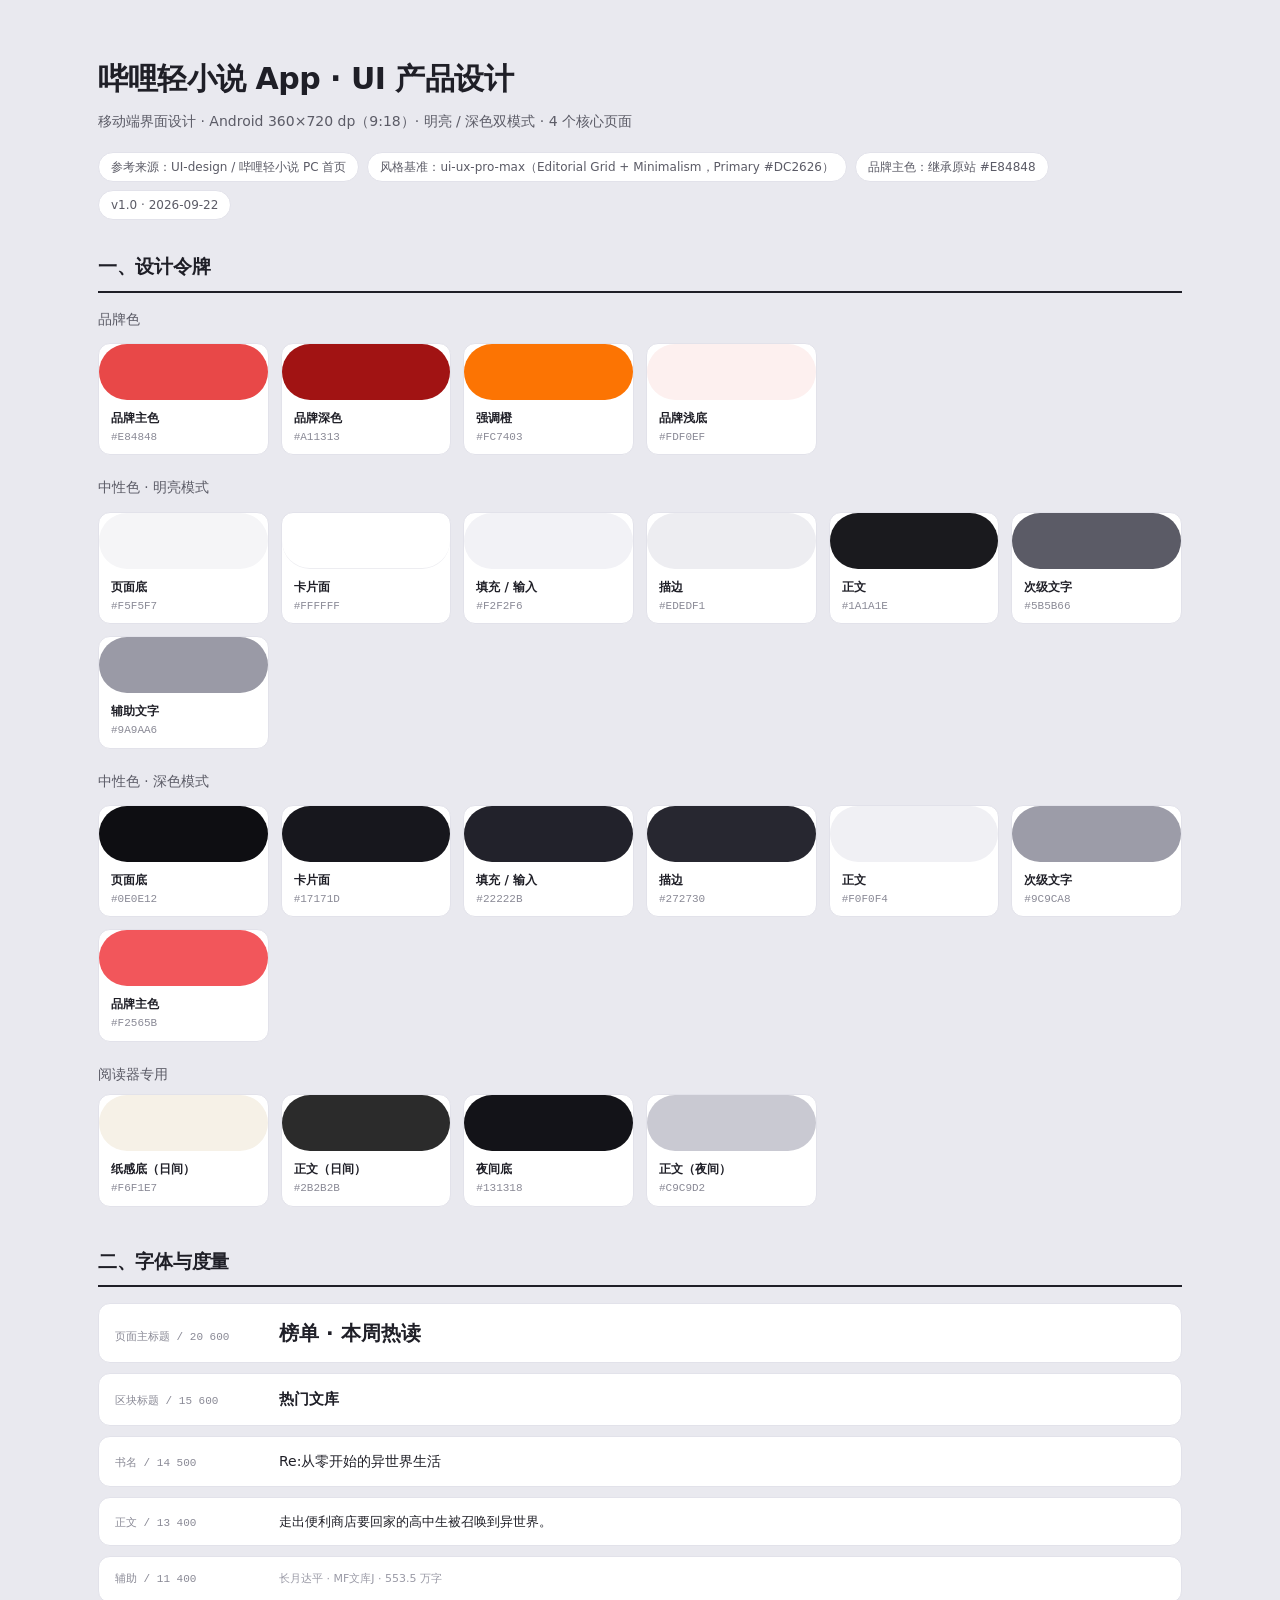
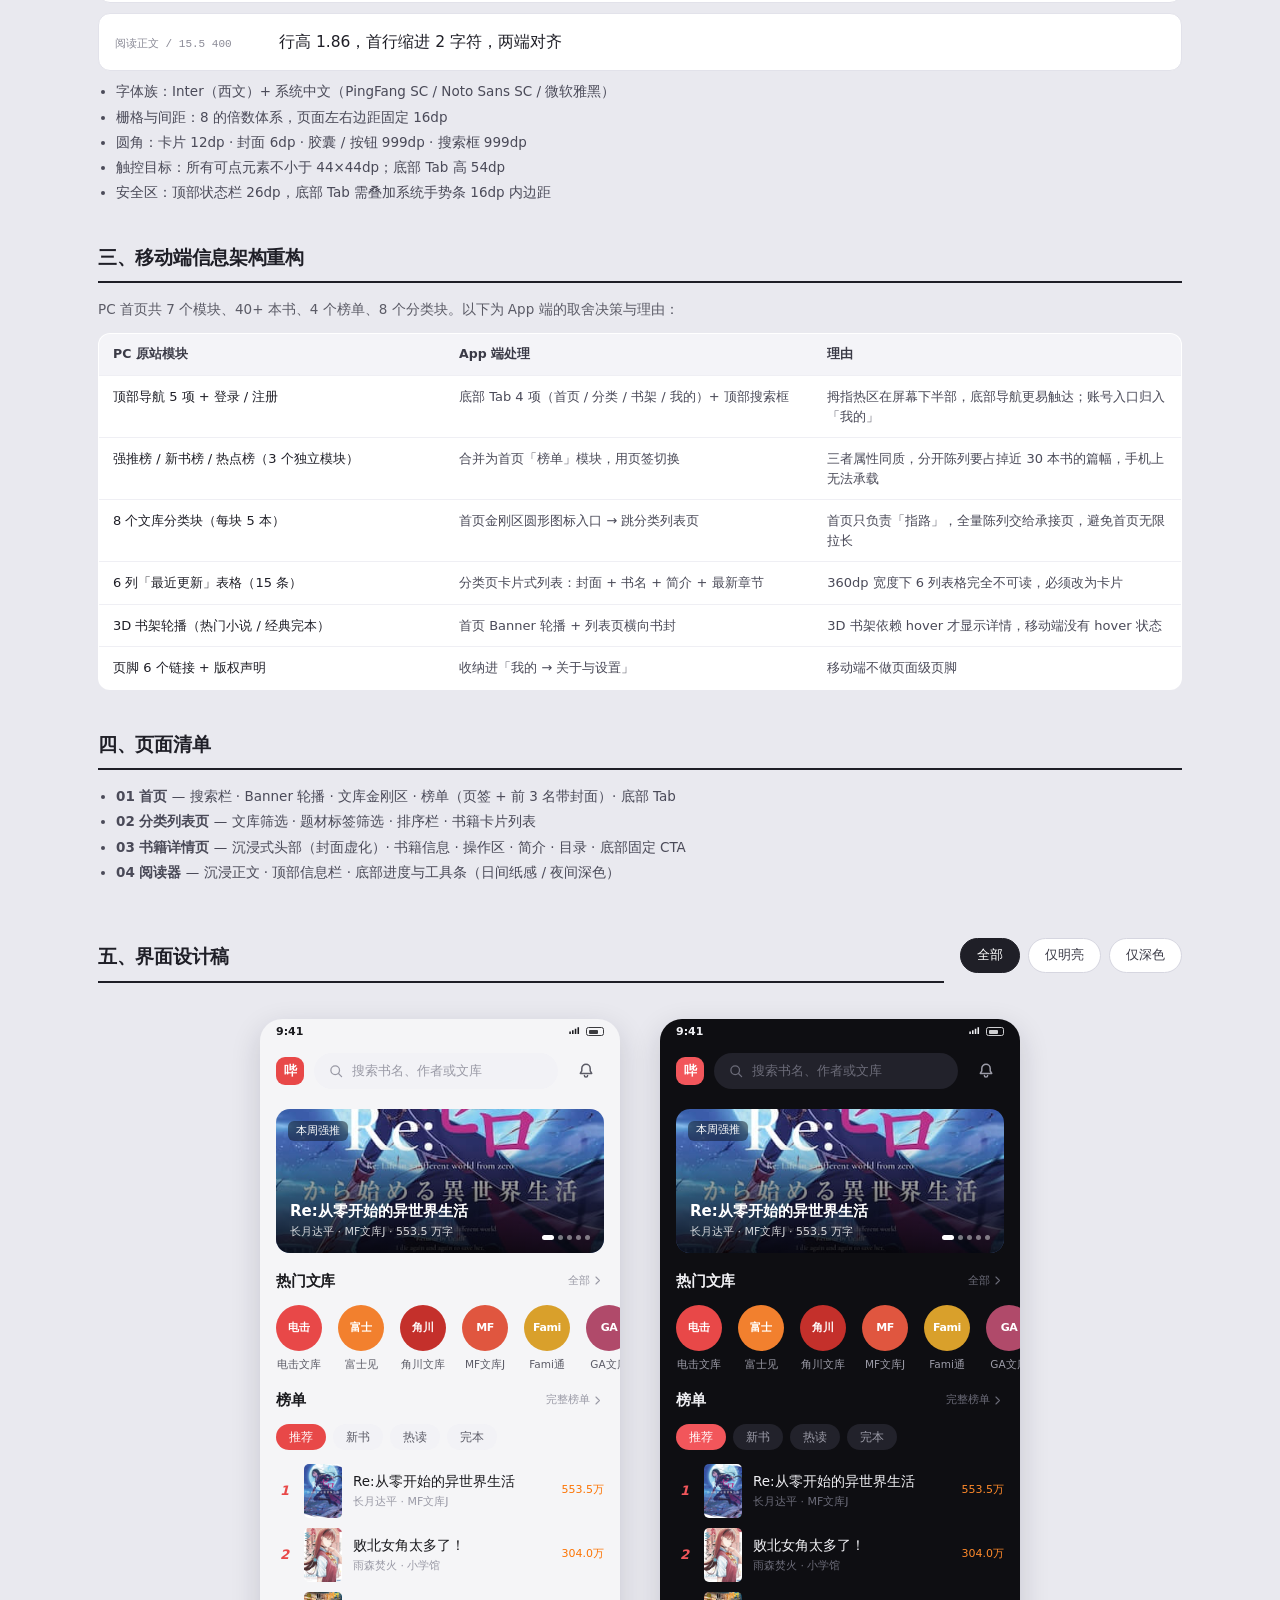
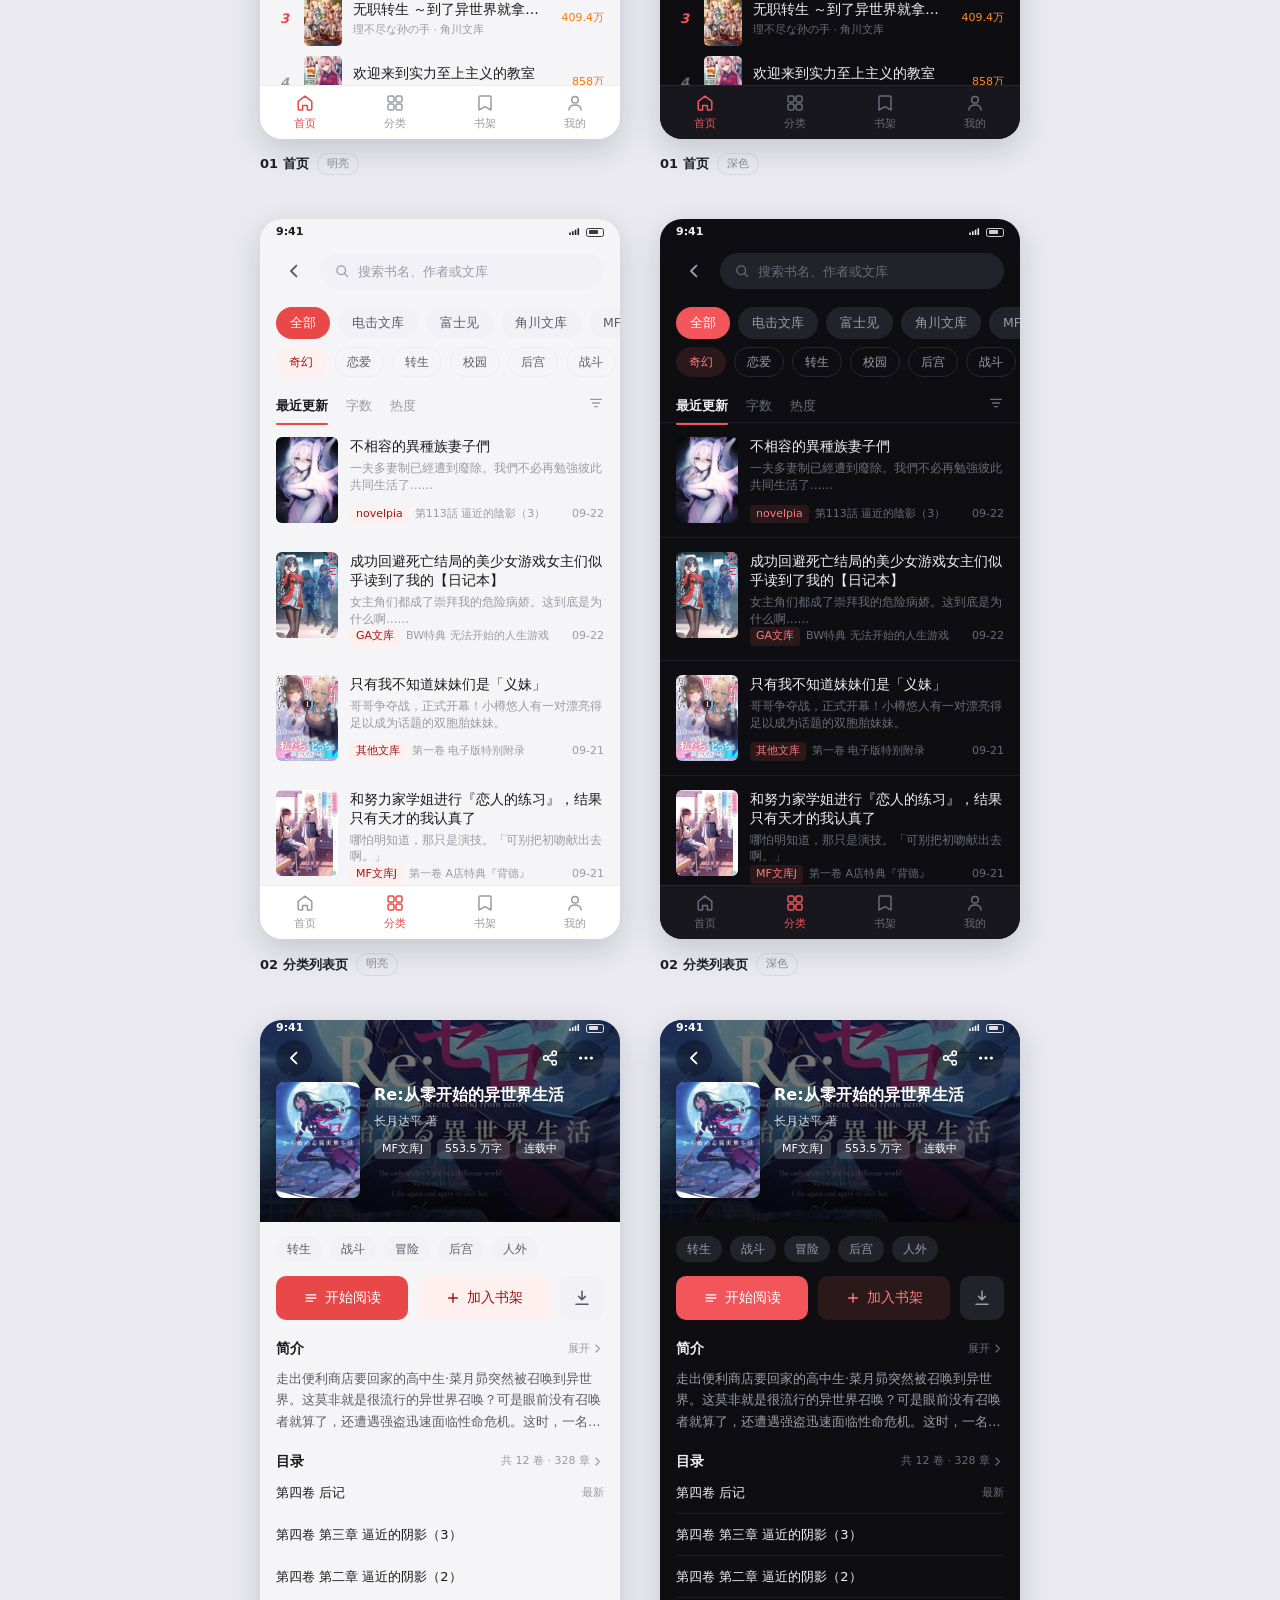
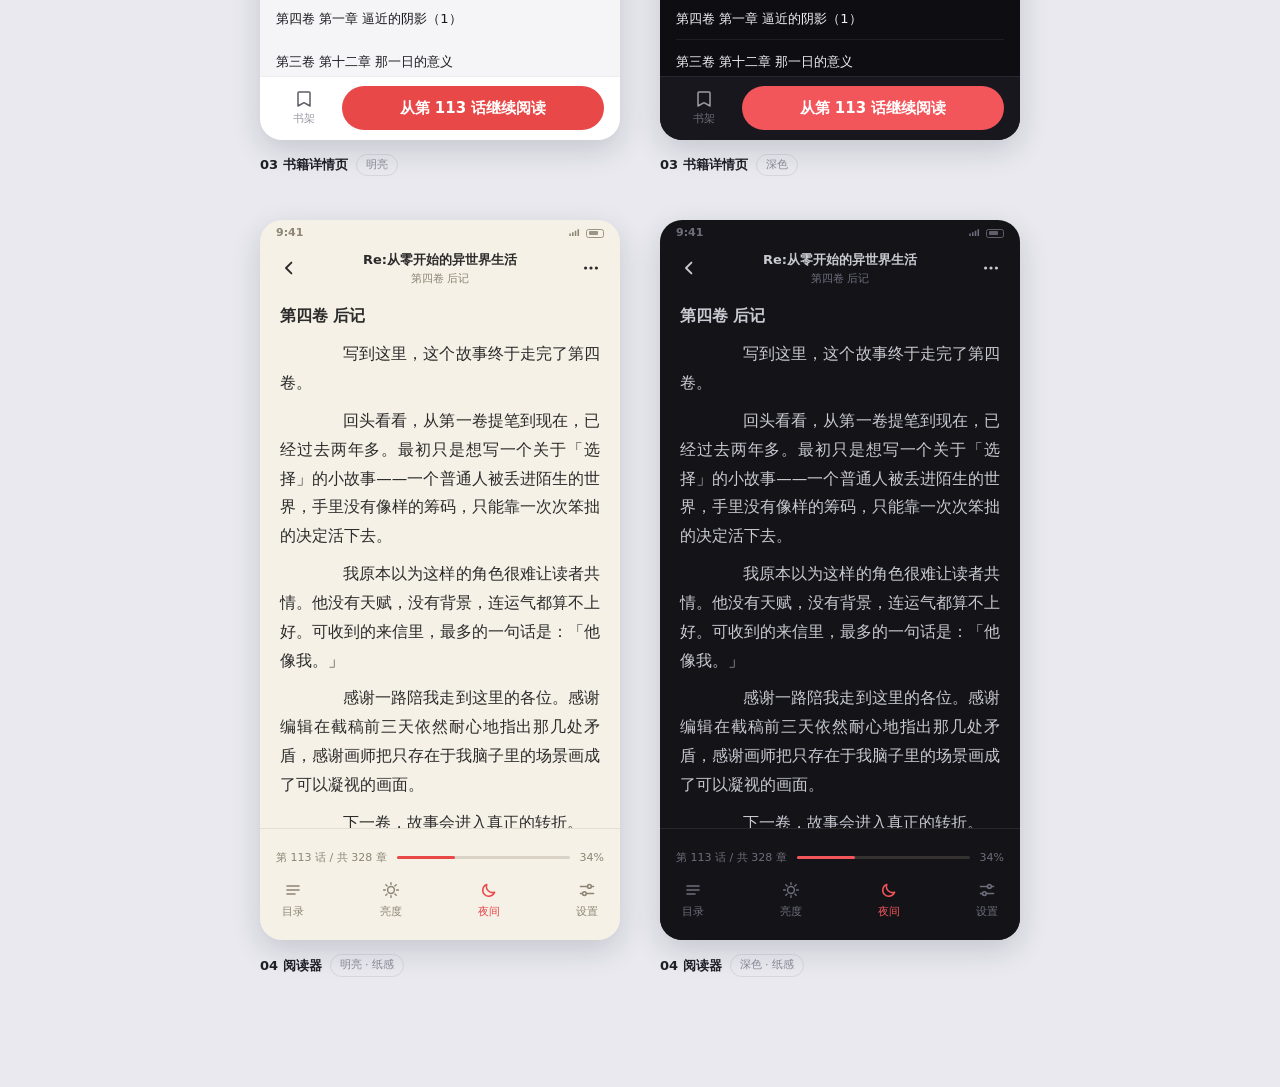
==== UI-design/app-ui-design/index.html @ 5a0b38db "chore(pubspec): 初始化 Flutter 项目与设计资料 - 纳入 Android/iOS 模板、应用入口与默认测试  - 保存 UI 设计稿、参考素材与首版范围文档  - 配置生成文件" ====
<!DOCTYPE html>
<html lang="zh-CN">
<head>
<meta charset="UTF-8">
<meta name="viewport" content="width=device-width,initial-scale=1">
<title>哔哩轻小说 App · UI 产品设计</title>
<style>
*{box-sizing:border-box;margin:0;padding:0}
html,body{background:#E9E9EF}
body{font-family:'Inter',system-ui,-apple-system,'Segoe UI','Microsoft YaHei','PingFang SC',sans-serif;color:#1F1F27;-webkit-font-smoothing:antialiased;line-height:1.5}
.sprite{position:absolute;width:0;height:0;overflow:hidden}

/* ============ design tokens ============ */
.t-light{
  --brand:#E84848;--brand-d:#A11313;--brand-lt:#FDF0EF;--brand-lt2:#FBDCDA;
  --accent:#FC7403;
  --bg:#F5F5F7;--surface:#FFFFFF;--surface2:#FAFAFC;--field:#F2F2F6;
  --txt1:#1A1A1E;--txt2:#5B5B66;--txt3:#9A9AA6;
  --line:#EDEDF1;--div:#F4F4F7;
  --reader:#F6F1E7;--reader-txt:#2B2B2B;--reader-dim:#8C8574;
}
.t-dark{
  --brand:#F2565B;--brand-d:#FF7A7E;--brand-lt:#2B181B;--brand-lt2:#3B1F23;
  --accent:#FF8A2B;
  --bg:#0E0E12;--surface:#17171D;--surface2:#1C1C24;--field:#22222B;
  --txt1:#F0F0F4;--txt2:#9C9CA8;--txt3:#6B6B78;
  --line:#272730;--div:#1E1E26;
  --reader:#131318;--reader-txt:#C9C9D2;--reader-dim:#6E6E7C;
}

/* ============ document / spec ============ */
.doc-head{padding:56px 48px 32px;max-width:1180px;margin:0 auto}
.doc-head h1{font-size:30px;font-weight:600;letter-spacing:-.5px}
.doc-head .sub{margin-top:10px;font-size:14px;color:#5B5B66}
.kv{margin-top:20px;display:flex;flex-wrap:wrap;gap:8px}
.kv span{font-size:12px;color:#5B5B66;background:#fff;border:1px solid #E2E2EA;border-radius:999px;padding:5px 12px}
.spec{max-width:1180px;margin:0 auto;padding:0 48px}
.spec h2{font-size:19px;font-weight:600;margin:40px 0 16px;padding-bottom:10px;border-bottom:2px solid #1F1F27;letter-spacing:-.3px}
.spec h2:first-child{margin-top:0}
.spec p{font-size:13.5px;color:#5B5B66;margin:8px 0}
.swatches{display:grid;grid-template-columns:repeat(auto-fill,minmax(150px,1fr));gap:12px}
.sw{border:1px solid #E2E2EA;border-radius:12px;overflow:hidden;background:#fff}
.sw .chip{height:56px}
.sw .lb{padding:9px 12px;font-size:12px}
.sw .lb b{display:block;font-weight:600;color:#1F1F27}
.sw .lb i{font-style:normal;color:#8A8A96;font-family:ui-monospace,Menlo,Consolas,monospace;font-size:11px}
table.tb{width:100%;border-collapse:collapse;background:#fff;border-radius:12px;overflow:hidden;border:1px solid #E2E2EA;font-size:13px}
table.tb th{background:#F4F4F8;text-align:left;padding:11px 14px;font-weight:600;font-size:12.5px;color:#3A3A46;white-space:nowrap}
table.tb td{padding:11px 14px;border-top:1px solid #EFEFF4;color:#4A4A58;vertical-align:top}
table.tb td:first-child{color:#1F1F27;font-weight:500}
.spec ul{margin:8px 0 0 18px}
.spec li{font-size:13.5px;color:#4A4A58;margin:5px 0}
.type-row{display:flex;align-items:baseline;gap:14px;background:#fff;border:1px solid #E2E2EA;border-radius:12px;padding:14px 16px;margin-bottom:10px}
.type-row .tg{font-family:ui-monospace,Menlo,Consolas,monospace;font-size:11px;color:#8A8A96;width:150px;flex:0 0 auto}

/* ============ gallery ============ */
.gal-bar{max-width:1180px;margin:56px auto 0;padding:0 48px;display:flex;align-items:flex-end;justify-content:space-between;gap:16px;flex-wrap:wrap}
.gal-bar h2{font-size:19px;font-weight:600;padding-bottom:10px;border-bottom:2px solid #1F1F27;letter-spacing:-.3px;flex:1}
.btnrow{display:flex;gap:8px;padding-bottom:10px}
.btnrow button{font:inherit;font-size:12.5px;padding:7px 16px;border-radius:999px;border:1px solid #D6D6E0;background:#fff;color:#3A3A46;cursor:pointer}
.btnrow button.on{background:#1F1F27;border-color:#1F1F27;color:#fff}
.gallery{display:flex;flex-wrap:wrap;gap:44px 40px;padding:36px 48px 110px;justify-content:center;max-width:1180px;margin:0 auto}
figure.shot{width:360px}
figure.shot figcaption{margin-top:14px;font-size:13px;color:#4A4A58;display:flex;align-items:center;gap:8px}
figure.shot figcaption b{font-weight:600;color:#1F1F27}
figure.shot figcaption em{font-style:normal;font-size:11px;color:#8A8A96;border:1px solid #D6D6E0;border-radius:999px;padding:2px 9px}
body.hide-dark figure.shot.is-dark{display:none}

/* ============ phone canvas ============ */
.screen{position:relative;width:360px;height:720px;overflow:hidden;border-radius:22px;
  background:var(--bg);color:var(--txt1);font-size:13px;line-height:1.5;
  display:flex;flex-direction:column;box-shadow:0 10px 30px rgba(20,20,45,.16)}
.screen.is-reader{background:var(--reader);color:var(--reader-txt)}
.scroll{flex:1;overflow:hidden;position:relative}

/* status bar */
.sbar{flex:0 0 26px;display:flex;align-items:center;justify-content:space-between;padding:0 16px;font-size:11px;font-weight:600}
.sbar .rt{display:flex;align-items:center;gap:5px}
.sbar .rt svg{width:13px;height:11px}
.sbar .bat{width:18px;height:9px;border:1px solid currentColor;border-radius:2.5px;position:relative;opacity:.85}
.sbar .bat::after{content:"";position:absolute;left:1.5px;top:1.5px;bottom:1.5px;width:9px;background:currentColor;border-radius:1px}
.sbar.on-img{color:#fff}

/* generic icon */
.ic{width:20px;height:20px;flex:0 0 auto}
.ic-sm{width:16px;height:16px}

/* app bar */
.appbar{flex:0 0 52px;display:flex;align-items:center;gap:10px;padding:0 16px}
.logo{width:28px;height:28px;border-radius:9px;background:var(--brand);color:#fff;display:flex;align-items:center;justify-content:center;font-size:13px;font-weight:700;flex:0 0 auto}
.search{flex:1;height:36px;border-radius:999px;background:var(--field);display:flex;align-items:center;gap:8px;padding:0 14px;color:var(--txt3);font-size:13px;min-width:0}
.search span{white-space:nowrap;overflow:hidden;text-overflow:ellipsis}
.iconbtn{width:36px;height:36px;border-radius:999px;background:var(--field);display:flex;align-items:center;justify-content:center;color:var(--txt2);flex:0 0 auto}
.iconbtn.ghost{background:transparent}

/* section head */
.sh{display:flex;align-items:center;justify-content:space-between;padding:0 16px;margin-top:16px;height:24px}
.sh h3{font-size:15px;font-weight:600;letter-spacing:-.2px}
.sh .more{font-size:11px;color:var(--txt3);display:flex;align-items:center;gap:1px}
.sh .more .ic{width:13px;height:13px}

/* banner */
.banner{margin:12px 16px 0;height:144px;border-radius:14px;overflow:hidden;position:relative;background:var(--surface2)}
.banner img{width:100%;height:100%;object-fit:cover;display:block}
.banner .veil{position:absolute;inset:0;background:linear-gradient(to top,rgba(0,0,0,.82) 0%,rgba(0,0,0,.42) 44%,rgba(0,0,0,0) 76%)}
.banner .bd{position:absolute;left:14px;right:64px;bottom:12px;color:#fff}
.banner .bd h4{font-size:15px;font-weight:600;line-height:1.32;display:-webkit-box;-webkit-line-clamp:2;-webkit-box-orient:vertical;overflow:hidden}
.banner .bd p{font-size:11px;opacity:.82;margin-top:3px;white-space:nowrap;overflow:hidden;text-overflow:ellipsis}
.badge{position:absolute;left:12px;top:12px;height:20px;padding:0 8px;border-radius:6px;background:rgba(0,0,0,.42);backdrop-filter:blur(4px);color:#fff;font-size:11px;display:flex;align-items:center}
.dots{position:absolute;right:14px;bottom:13px;display:flex;gap:4px}
.dots i{width:5px;height:5px;border-radius:999px;background:rgba(255,255,255,.45)}
.dots i.on{width:12px;background:#fff}

/* category rings */
.cats{display:flex;gap:16px;padding:0 16px;margin-top:12px;overflow:hidden}
.cat{flex:0 0 auto;width:46px;text-align:center}
.cat .ring{width:46px;height:46px;border-radius:999px;display:flex;align-items:center;justify-content:center;font-size:11px;font-weight:600;color:#fff;letter-spacing:-.4px}
.cat em{display:block;font-style:normal;font-size:10.5px;color:var(--txt2);margin-top:6px;white-space:nowrap}

/* tabs */
.tabs{display:flex;gap:7px;padding:0 16px;margin-top:11px}
.tab{height:26px;padding:0 13px;border-radius:999px;font-size:12px;display:flex;align-items:center;background:var(--field);color:var(--txt2)}
.tab.on{background:var(--brand);color:#fff;font-weight:500}

/* rank list */
.ranks{padding:0 16px;margin-top:9px}
.rank{display:flex;align-items:center;gap:11px;height:64px}
.rank .no{width:17px;text-align:center;font-size:13px;font-weight:700;font-style:italic;color:var(--txt3);flex:0 0 auto}
.rank .no.hi{color:var(--brand)}
.rank img{width:38px;height:54px;border-radius:5px;object-fit:cover;flex:0 0 auto;background:var(--surface2)}
.rank .m{flex:1;min-width:0}
.rank .m h4{font-size:13.5px;font-weight:500;white-space:nowrap;overflow:hidden;text-overflow:ellipsis}
.rank .m p{font-size:11px;color:var(--txt3);margin-top:3px;white-space:nowrap;overflow:hidden;text-overflow:ellipsis}
.rank .hot{font-size:11px;color:var(--accent);flex:0 0 auto;font-weight:500}

/* chip rows */
.chips{display:flex;gap:8px;padding:0 16px;margin-top:10px;overflow:hidden}
.chip{flex:0 0 auto;height:32px;padding:0 14px;border-radius:999px;background:var(--field);color:var(--txt2);font-size:12.5px;display:flex;align-items:center}
.chip.on{background:var(--brand);color:#fff;font-weight:500}
.chip.tag{height:30px;padding:0 12px;font-size:12px;background:transparent;border:1px solid var(--line);color:var(--txt2)}

/* sort bar */
.sortbar{display:flex;align-items:center;gap:18px;padding:0 16px;margin-top:12px;height:34px;border-bottom:1px solid var(--div)}
.sortbar b{font-size:13px;font-weight:600;color:var(--txt1);position:relative}
.sortbar b::after{content:"";position:absolute;left:0;right:0;bottom:-9px;height:2px;border-radius:2px;background:var(--brand)}
.sortbar span{font-size:13px;color:var(--txt3)}
.sortbar .sp{margin-left:auto;color:var(--txt3)}

/* book list card */
.bcard{display:flex;gap:12px;padding:14px 16px;border-bottom:1px solid var(--div)}
.bcard img{width:62px;height:86px;border-radius:6px;object-fit:cover;flex:0 0 auto;background:var(--surface2)}
.bcard .m{flex:1;min-width:0;display:flex;flex-direction:column}
.bcard h4{font-size:14px;font-weight:500;line-height:1.35;display:-webkit-box;-webkit-line-clamp:2;-webkit-box-orient:vertical;overflow:hidden}
.bcard .desc{font-size:11.5px;color:var(--txt3);line-height:1.45;margin-top:4px;display:-webkit-box;-webkit-line-clamp:2;-webkit-box-orient:vertical;overflow:hidden}
.bcard .meta{display:flex;align-items:center;gap:6px;margin-top:auto;font-size:11px;color:var(--txt3)}
.bcard .meta i{font-style:normal;padding:1px 6px;border-radius:4px;background:var(--brand-lt);color:var(--brand-d)}
.bcard .meta .ch{flex:1;min-width:0;white-space:nowrap;overflow:hidden;text-overflow:ellipsis}

/* tab bar */
.tabbar{flex:0 0 54px;display:flex;background:var(--surface);border-top:1px solid var(--line)}
.tabbar a{flex:1;display:flex;flex-direction:column;align-items:center;justify-content:center;gap:3px;font-size:10.5px;color:var(--txt3);text-decoration:none}
.tabbar a.on{color:var(--brand)}

/* ---- detail page ---- */
.hero{position:relative;height:202px;flex:0 0 auto;overflow:hidden}
.hero .bg{position:absolute;inset:0;width:100%;height:100%;object-fit:cover}
.hero .veil{position:absolute;inset:0;background:linear-gradient(to bottom,rgba(0,0,0,.5) 0%,rgba(0,0,0,.58) 52%,rgba(0,0,0,.86) 100%)}
.hero .in{position:relative;z-index:2;color:#fff}
.nav{display:flex;align-items:center;height:44px;padding:0 16px}
.nav .t{flex:1;font-size:13.5px;font-weight:500;white-space:nowrap;overflow:hidden;text-overflow:ellipsis}
.nav .iconbtn{background:rgba(0,0,0,.3);color:#fff}
.hinfo{display:flex;gap:14px;padding:2px 16px 0}
.hinfo .cover{width:84px;height:116px;border-radius:8px;object-fit:cover;flex:0 0 auto;box-shadow:0 6px 18px rgba(0,0,0,.4)}
.hinfo .tx{flex:1;min-width:0;padding-top:2px}
.hinfo h2{font-size:16px;font-weight:600;line-height:1.32;display:-webkit-box;-webkit-line-clamp:2;-webkit-box-orient:vertical;overflow:hidden}
.hinfo .au{font-size:12px;opacity:.82;margin-top:7px}
.hinfo .pl{display:flex;gap:6px;margin-top:9px;flex-wrap:wrap}
.hinfo .pl span{height:20px;padding:0 8px;border-radius:5px;background:rgba(255,255,255,.16);font-size:11px;display:flex;align-items:center}
.dbody{flex:1;overflow:hidden;padding:0 16px}
.dtags{display:flex;gap:8px;margin-top:14px;height:26px;overflow:hidden}
.dtags span{flex:0 0 auto;height:26px;padding:0 11px;border-radius:999px;background:var(--field);color:var(--txt2);font-size:12px;display:flex;align-items:center}
.acts{display:flex;gap:10px;margin-top:14px;height:44px}
.acts .b1{flex:1;border-radius:10px;background:var(--brand);color:#fff;font-size:14px;font-weight:500;display:flex;align-items:center;justify-content:center;gap:6px}
.acts .b2{flex:1;border-radius:10px;background:var(--brand-lt);color:var(--brand-d);font-size:14px;font-weight:500;display:flex;align-items:center;justify-content:center;gap:6px}
.acts .b3{width:44px;border-radius:10px;background:var(--field);color:var(--txt2);display:flex;align-items:center;justify-content:center}
.blk{margin-top:18px}
.blk .bh{display:flex;align-items:center;justify-content:space-between;height:22px}
.blk .bh h3{font-size:14px;font-weight:600}
.blk .bh .more{font-size:11px;color:var(--txt3);display:flex;align-items:center;gap:1px}
.blk .bh .more .ic{width:13px;height:13px}
.blk .txt{font-size:12.5px;color:var(--txt2);line-height:1.72;margin-top:8px;display:-webkit-box;-webkit-line-clamp:3;-webkit-box-orient:vertical;overflow:hidden}
.chap{display:flex;align-items:center;gap:10px;height:42px;font-size:13px;color:var(--txt1);border-bottom:1px solid var(--div)}
.chap em{font-style:normal;font-size:11px;color:var(--txt3);flex:0 0 auto}
.chap span{flex:1;min-width:0;white-space:nowrap;overflow:hidden;text-overflow:ellipsis}
.cta{flex:0 0 64px;display:flex;align-items:center;gap:10px;padding:0 16px;background:var(--surface);border-top:1px solid var(--line)}
.cta .sb{width:56px;text-align:center;font-size:10.5px;color:var(--txt3)}
.cta .sb .ic{display:block;margin:0 auto 2px;color:var(--txt2)}
.cta .go{flex:1;height:44px;border-radius:999px;background:var(--brand);color:#fff;font-size:15px;font-weight:600;display:flex;align-items:center;justify-content:center}

/* ---- reader ---- */
.rbar{flex:0 0 auto;display:flex;align-items:center;background:var(--reader);position:relative;z-index:2}
.rbar.top{height:44px;padding:0 12px;gap:4px}
.rbar.top .t{flex:1;min-width:0;text-align:center}
.rbar.top .t b{display:block;font-size:13px;font-weight:600;white-space:nowrap;overflow:hidden;text-overflow:ellipsis}
.rbar.top .t i{display:block;font-style:normal;font-size:10.5px;color:var(--reader-dim);margin-top:1px}
.rbar .iconbtn{background:transparent;color:var(--reader-txt);width:34px;height:34px}
.rtext{flex:1;overflow:hidden;padding:0 20px}
.rtext h2{font-size:16px;font-weight:600;margin:14px 0 12px;letter-spacing:-.2px}
.rtext p{font-size:15.5px;line-height:1.86;margin-bottom:9px;text-indent:2em;text-align:justify;color:var(--reader-txt)}
.rbar.bot{flex:0 0 112px;flex-direction:column;justify-content:center;gap:14px;padding:0 16px;border-top:1px solid rgba(140,133,116,.18)}
.prog{width:100%;display:flex;align-items:center;gap:10px;font-size:11px;color:var(--reader-dim)}
.prog .pb{flex:1;height:3px;border-radius:2px;background:rgba(140,133,116,.28);position:relative}
.prog .pb i{position:absolute;left:0;top:0;bottom:0;width:34%;border-radius:2px;background:var(--brand)}
.racts{display:flex;justify-content:space-between;width:100%;padding:0 6px}
.racts .rb{display:flex;flex-direction:column;align-items:center;gap:4px;font-size:10.5px;color:var(--reader-dim)}
.racts .rb.on{color:var(--brand)}

/* ============ export mode ============ */
body.only-mode{background:transparent}
body.only-mode .doc-head,body.only-mode .spec,body.only-mode .gal-bar{display:none}
body.only-mode .gallery{padding:0;margin:0;gap:0;display:block;max-width:none}
body.only-mode figure.shot{width:360px;height:720px;margin:0}
body.only-mode figure.shot figcaption{display:none}
body.only-mode .screen{border-radius:0;box-shadow:none}

/* ============ print / pdf ============ */
@media print{
  @page{size:A4;margin:13mm 12mm}
  *{-webkit-print-color-adjust:exact;print-color-adjust:exact}
  html,body{background:#fff}
  .btnrow{display:none}
  .doc-head{padding:0 0 20px;max-width:none}
  .spec{padding:0;max-width:none}
  .gal-bar{padding:0;max-width:none;margin-top:26px}
  .gallery{padding:20px 0 0;margin:0;gap:22px 22px;justify-content:flex-start;max-width:none}
  figure.shot{width:294px;height:596px;break-inside:avoid;page-break-inside:avoid}
  figure.shot .screen{transform:scale(.8167);transform-origin:top left}
  figure.shot figcaption{margin-top:6px;font-size:11px}
  .sw,.tb,.type-row,.swatches{break-inside:avoid;page-break-inside:avoid}
  .spec h2{break-after:avoid;page-break-after:avoid}
  table.tb{font-size:11px}
}
</style>
</head>
<body>

<svg class="sprite" aria-hidden="true" focusable="false">
<symbol id="i-search" viewBox="0 0 20 20"><circle cx="9" cy="9" r="5.4" fill="none" stroke="currentColor" stroke-width="1.6"/><path d="M13.1 13.1 17 17" fill="none" stroke="currentColor" stroke-width="1.6" stroke-linecap="round"/></symbol>
<symbol id="i-bell" viewBox="0 0 20 20"><path d="M10 3.2a4.2 4.2 0 0 0-4.2 4.2v2.4L4.3 12.4h11.4l-1.5-2.6V7.4A4.2 4.2 0 0 0 10 3.2Z" fill="none" stroke="currentColor" stroke-width="1.5" stroke-linejoin="round"/><path d="M8.4 14.4a1.6 1.6 0 0 0 3.2 0" fill="none" stroke="currentColor" stroke-width="1.5" stroke-linecap="round"/></symbol>
<symbol id="i-back" viewBox="0 0 20 20"><path d="M12.4 4.6 7 10l5.4 5.4" fill="none" stroke="currentColor" stroke-width="1.9" stroke-linecap="round" stroke-linejoin="round"/></symbol>
<symbol id="i-more" viewBox="0 0 20 20"><circle cx="4.6" cy="10" r="1.6" fill="currentColor"/><circle cx="10" cy="10" r="1.6" fill="currentColor"/><circle cx="15.4" cy="10" r="1.6" fill="currentColor"/></symbol>
<symbol id="i-share" viewBox="0 0 20 20"><circle cx="14.2" cy="5.2" r="2.2" fill="none" stroke="currentColor" stroke-width="1.5"/><circle cx="5.8" cy="10" r="2.2" fill="none" stroke="currentColor" stroke-width="1.5"/><circle cx="14.2" cy="14.8" r="2.2" fill="none" stroke="currentColor" stroke-width="1.5"/><path d="M7.8 8.9l4.4-2.5M7.8 11.1l4.4 2.5" fill="none" stroke="currentColor" stroke-width="1.4"/></symbol>
<symbol id="i-home" viewBox="0 0 20 20"><path d="M3.2 8.4 10 3.2l6.8 5.2V16a1 1 0 0 1-1 1h-3.4v-4.6H7.6V17H4.2a1 1 0 0 1-1-1Z" fill="none" stroke="currentColor" stroke-width="1.5" stroke-linejoin="round"/></symbol>
<symbol id="i-grid" viewBox="0 0 20 20"><rect x="3" y="3" width="6" height="6" rx="1.6" fill="none" stroke="currentColor" stroke-width="1.5"/><rect x="11" y="3" width="6" height="6" rx="1.6" fill="none" stroke="currentColor" stroke-width="1.5"/><rect x="3" y="11" width="6" height="6" rx="1.6" fill="none" stroke="currentColor" stroke-width="1.5"/><rect x="11" y="11" width="6" height="6" rx="1.6" fill="none" stroke="currentColor" stroke-width="1.5"/></symbol>
<symbol id="i-shelf" viewBox="0 0 20 20"><path d="M5 3h10a1 1 0 0 1 1 1v13l-6-3.3L4 17V4a1 1 0 0 1 1-1Z" fill="none" stroke="currentColor" stroke-width="1.5" stroke-linejoin="round"/></symbol>
<symbol id="i-user" viewBox="0 0 20 20"><circle cx="10" cy="6.8" r="3.3" fill="none" stroke="currentColor" stroke-width="1.5"/><path d="M3.9 17c0-3.3 2.8-5.1 6.1-5.1s6.1 1.8 6.1 5.1" fill="none" stroke="currentColor" stroke-width="1.5" stroke-linecap="round"/></symbol>
<symbol id="i-list" viewBox="0 0 20 20"><path d="M4 6h12M4 10h12M4 14h8" fill="none" stroke="currentColor" stroke-width="1.6" stroke-linecap="round"/></symbol>
<symbol id="i-sun" viewBox="0 0 20 20"><circle cx="10" cy="10" r="3.4" fill="none" stroke="currentColor" stroke-width="1.5"/><path d="M10 2.6v1.8M10 15.6v1.8M2.6 10h1.8M15.6 10h1.8M4.8 4.8l1.3 1.3M13.9 13.9l1.3 1.3M15.2 4.8l-1.3 1.3M6.1 13.9l-1.3 1.3" fill="none" stroke="currentColor" stroke-width="1.4" stroke-linecap="round"/></symbol>
<symbol id="i-moon" viewBox="0 0 20 20"><path d="M15.6 12.2A6.1 6.1 0 0 1 7.8 4.4a6.1 6.1 0 1 0 7.8 7.8Z" fill="none" stroke="currentColor" stroke-width="1.5" stroke-linejoin="round"/></symbol>
<symbol id="i-set" viewBox="0 0 20 20"><path d="M3.4 6.4h7.2M14.6 6.4h2M3.4 13.6h2M9.4 13.6h7.2" fill="none" stroke="currentColor" stroke-width="1.5" stroke-linecap="round"/><circle cx="12.4" cy="6.4" r="1.9" fill="none" stroke="currentColor" stroke-width="1.5"/><circle cx="7.4" cy="13.6" r="1.9" fill="none" stroke="currentColor" stroke-width="1.5"/></symbol>
<symbol id="i-dl" viewBox="0 0 20 20"><path d="M10 3.2v8.6M6.6 8.4 10 11.8l3.4-3.4M4 16.2h12" fill="none" stroke="currentColor" stroke-width="1.6" stroke-linecap="round" stroke-linejoin="round"/></symbol>
<symbol id="i-plus" viewBox="0 0 20 20"><path d="M10 4.6v10.8M4.6 10h10.8" fill="none" stroke="currentColor" stroke-width="1.8" stroke-linecap="round"/></symbol>
<symbol id="i-chev" viewBox="0 0 20 20"><path d="M7.6 4.6 13 10l-5.4 5.4" fill="none" stroke="currentColor" stroke-width="1.7" stroke-linecap="round" stroke-linejoin="round"/></symbol>
<symbol id="i-filter" viewBox="0 0 20 20"><path d="M3.4 5.6h13.2M5.6 10h8.8M8 14.4h4" fill="none" stroke="currentColor" stroke-width="1.6" stroke-linecap="round"/></symbol>
</svg>

<header class="doc-head">
  <h1>哔哩轻小说 App · UI 产品设计</h1>
  <p class="sub">移动端界面设计 · Android 360×720 dp（9:18）· 明亮 / 深色双模式 · 4 个核心页面</p>
  <div class="kv">
    <span>参考来源：UI-design / 哔哩轻小说 PC 首页</span>
    <span>风格基准：ui-ux-pro-max（Editorial Grid + Minimalism，Primary #DC2626）</span>
    <span>品牌主色：继承原站 #E84848</span>
    <span>v1.0 · 2026-09-22</span>
  </div>
</header>

<section class="spec">
  <h2>一、设计令牌</h2>

  <p style="margin:0 0 14px">品牌色</p>
  <div class="swatches">
    <div class="sw"><div class="chip" style="background:#E84848"></div><div class="lb"><b>品牌主色</b><i>#E84848</i></div></div>
    <div class="sw"><div class="chip" style="background:#A11313"></div><div class="lb"><b>品牌深色</b><i>#A11313</i></div></div>
    <div class="sw"><div class="chip" style="background:#FC7403"></div><div class="lb"><b>强调橙</b><i>#FC7403</i></div></div>
    <div class="sw"><div class="chip" style="background:#FDF0EF"></div><div class="lb"><b>品牌浅底</b><i>#FDF0EF</i></div></div>
  </div>

  <p style="margin:22px 0 14px">中性色 · 明亮模式</p>
  <div class="swatches">
    <div class="sw"><div class="chip" style="background:#F5F5F7"></div><div class="lb"><b>页面底</b><i>#F5F5F7</i></div></div>
    <div class="sw"><div class="chip" style="background:#FFFFFF;border-bottom:1px solid #EDEDF1"></div><div class="lb"><b>卡片面</b><i>#FFFFFF</i></div></div>
    <div class="sw"><div class="chip" style="background:#F2F2F6"></div><div class="lb"><b>填充 / 输入</b><i>#F2F2F6</i></div></div>
    <div class="sw"><div class="chip" style="background:#EDEDF1"></div><div class="lb"><b>描边</b><i>#EDEDF1</i></div></div>
    <div class="sw"><div class="chip" style="background:#1A1A1E"></div><div class="lb"><b>正文</b><i>#1A1A1E</i></div></div>
    <div class="sw"><div class="chip" style="background:#5B5B66"></div><div class="lb"><b>次级文字</b><i>#5B5B66</i></div></div>
    <div class="sw"><div class="chip" style="background:#9A9AA6"></div><div class="lb"><b>辅助文字</b><i>#9A9AA6</i></div></div>
  </div>

  <p style="margin:22px 0 14px">中性色 · 深色模式</p>
  <div class="swatches">
    <div class="sw"><div class="chip" style="background:#0E0E12"></div><div class="lb"><b>页面底</b><i>#0E0E12</i></div></div>
    <div class="sw"><div class="chip" style="background:#17171D"></div><div class="lb"><b>卡片面</b><i>#17171D</i></div></div>
    <div class="sw"><div class="chip" style="background:#22222B"></div><div class="lb"><b>填充 / 输入</b><i>#22222B</i></div></div>
    <div class="sw"><div class="chip" style="background:#272730"></div><div class="lb"><b>描边</b><i>#272730</i></div></div>
    <div class="sw"><div class="chip" style="background:#F0F0F4"></div><div class="lb"><b>正文</b><i>#F0F0F4</i></div></div>
    <div class="sw"><div class="chip" style="background:#9C9CA8"></div><div class="lb"><b>次级文字</b><i>#9C9CA8</i></div></div>
    <div class="sw"><div class="chip" style="background:#F2565B"></div><div class="lb"><b>品牌主色</b><i>#F2565B</i></div></div>
  </div>

  <p style="margin:22px 0 10px">阅读器专用</p>
  <div class="swatches">
    <div class="sw"><div class="chip" style="background:#F6F1E7"></div><div class="lb"><b>纸感底（日间）</b><i>#F6F1E7</i></div></div>
    <div class="sw"><div class="chip" style="background:#2B2B2B"></div><div class="lb"><b>正文（日间）</b><i>#2B2B2B</i></div></div>
    <div class="sw"><div class="chip" style="background:#131318"></div><div class="lb"><b>夜间底</b><i>#131318</i></div></div>
    <div class="sw"><div class="chip" style="background:#C9C9D2"></div><div class="lb"><b>正文（夜间）</b><i>#C9C9D2</i></div></div>
  </div>

  <h2>二、字体与度量</h2>
  <div class="type-row"><span class="tg">页面主标题 / 20 600</span><span style="font-size:20px;font-weight:600">榜单 · 本周热读</span></div>
  <div class="type-row"><span class="tg">区块标题 / 15 600</span><span style="font-size:15px;font-weight:600">热门文库</span></div>
  <div class="type-row"><span class="tg">书名 / 14 500</span><span style="font-size:14px;font-weight:500">Re:从零开始的异世界生活</span></div>
  <div class="type-row"><span class="tg">正文 / 13 400</span><span style="font-size:13px">走出便利商店要回家的高中生被召唤到异世界。</span></div>
  <div class="type-row"><span class="tg">辅助 / 11 400</span><span style="font-size:11px;color:#9A9AA6">长月达平 · MF文库J · 553.5 万字</span></div>
  <div class="type-row"><span class="tg">阅读正文 / 15.5 400</span><span style="font-size:15.5px;line-height:1.86">行高 1.86，首行缩进 2 字符，两端对齐</span></div>
  <ul>
    <li>字体族：Inter（西文）+ 系统中文（PingFang SC / Noto Sans SC / 微软雅黑）</li>
    <li>栅格与间距：8 的倍数体系，页面左右边距固定 16dp</li>
    <li>圆角：卡片 12dp · 封面 6dp · 胶囊 / 按钮 999dp · 搜索框 999dp</li>
    <li>触控目标：所有可点元素不小于 44×44dp；底部 Tab 高 54dp</li>
    <li>安全区：顶部状态栏 26dp，底部 Tab 需叠加系统手势条 16dp 内边距</li>
  </ul>

  <h2>三、移动端信息架构重构</h2>
  <p style="margin-bottom:14px">PC 首页共 7 个模块、40+ 本书、4 个榜单、8 个分类块。以下为 App 端的取舍决策与理由：</p>
  <table class="tb">
    <thead><tr><th style="width:32%">PC 原站模块</th><th style="width:34%">App 端处理</th><th>理由</th></tr></thead>
    <tbody>
      <tr><td>顶部导航 5 项 + 登录 / 注册</td><td>底部 Tab 4 项（首页 / 分类 / 书架 / 我的）+ 顶部搜索框</td><td>拇指热区在屏幕下半部，底部导航更易触达；账号入口归入「我的」</td></tr>
      <tr><td>强推榜 / 新书榜 / 热点榜（3 个独立模块）</td><td>合并为首页「榜单」模块，用页签切换</td><td>三者属性同质，分开陈列要占掉近 30 本书的篇幅，手机上无法承载</td></tr>
      <tr><td>8 个文库分类块（每块 5 本）</td><td>首页金刚区圆形图标入口 → 跳分类列表页</td><td>首页只负责「指路」，全量陈列交给承接页，避免首页无限拉长</td></tr>
      <tr><td>6 列「最近更新」表格（15 条）</td><td>分类页卡片式列表：封面 + 书名 + 简介 + 最新章节</td><td>360dp 宽度下 6 列表格完全不可读，必须改为卡片</td></tr>
      <tr><td>3D 书架轮播（热门小说 / 经典完本）</td><td>首页 Banner 轮播 + 列表页横向书封</td><td>3D 书架依赖 hover 才显示详情，移动端没有 hover 状态</td></tr>
      <tr><td>页脚 6 个链接 + 版权声明</td><td>收纳进「我的 → 关于与设置」</td><td>移动端不做页面级页脚</td></tr>
    </tbody>
  </table>

  <h2>四、页面清单</h2>
  <ul>
    <li><b>01 首页</b> — 搜索栏 · Banner 轮播 · 文库金刚区 · 榜单（页签 + 前 3 名带封面）· 底部 Tab</li>
    <li><b>02 分类列表页</b> — 文库筛选 · 题材标签筛选 · 排序栏 · 书籍卡片列表</li>
    <li><b>03 书籍详情页</b> — 沉浸式头部（封面虚化）· 书籍信息 · 操作区 · 简介 · 目录 · 底部固定 CTA</li>
    <li><b>04 阅读器</b> — 沉浸正文 · 顶部信息栏 · 底部进度与工具条（日间纸感 / 夜间深色）</li>
  </ul>
</section>

<div class="gal-bar">
  <h2>五、界面设计稿</h2>
  <div class="btnrow">
    <button data-f="both" class="on">全部</button>
    <button data-f="light">仅明亮</button>
    <button data-f="dark">仅深色</button>
  </div>
</div>

<div class="gallery">

  <figure class="shot" id="home-light">
    <div class="screen t-light">
      <div class="sbar"><span>9:41</span><span class="rt"><svg viewBox="0 0 20 16"><path d="M2 12h2.4V8H2v4Zm4.2 0h2.4V6H6.2v6Zm4.2 0h2.4V3.6h-2.4V12Zm4.2 0H17V1.4h-2.4V12Z" fill="currentColor"/></svg><span class="bat"></span></span></div>
      <div class="appbar">
        <div class="logo">哔</div>
        <div class="search"><svg class="ic ic-sm"><use href="#i-search"/></svg><span>搜索书名、作者或文库</span></div>
        <div class="iconbtn ghost"><svg class="ic"><use href="#i-bell"/></svg></div>
      </div>
      <div class="scroll">
        <div class="banner">
          <img src="assets/c01.jpg" alt="">
          <div class="veil"></div>
          <div class="badge">本周强推</div>
          <div class="bd">
            <h4>Re:从零开始的异世界生活</h4>
            <p>长月达平 · MF文库J · 553.5 万字</p>
          </div>
          <div class="dots"><i class="on"></i><i></i><i></i><i></i><i></i></div>
        </div>

        <div class="sh"><h3>热门文库</h3><span class="more">全部<svg class="ic"><use href="#i-chev"/></svg></span></div>
        <div class="cats">
          <div class="cat"><div class="ring" style="background:#E84848">电击</div><em>电击文库</em></div>
          <div class="cat"><div class="ring" style="background:#F2802E">富士</div><em>富士见</em></div>
          <div class="cat"><div class="ring" style="background:#C4302B">角川</div><em>角川文库</em></div>
          <div class="cat"><div class="ring" style="background:#E0563F">MF</div><em>MF文库J</em></div>
          <div class="cat"><div class="ring" style="background:#D9A02B">Fami</div><em>Fami通</em></div>
          <div class="cat"><div class="ring" style="background:#B04A6A">GA</div><em>GA文库</em></div>
        </div>

        <div class="sh"><h3>榜单</h3><span class="more">完整榜单<svg class="ic"><use href="#i-chev"/></svg></span></div>
        <div class="tabs"><div class="tab on">推荐</div><div class="tab">新书</div><div class="tab">热读</div><div class="tab">完本</div></div>
        <div class="ranks">
          <div class="rank">
            <span class="no hi">1</span>
            <img src="assets/c01.jpg" alt="">
            <div class="m"><h4>Re:从零开始的异世界生活</h4><p>长月达平 · MF文库J</p></div>
            <span class="hot">553.5万</span>
          </div>
          <div class="rank">
            <span class="no hi">2</span>
            <img src="assets/c03.jpg" alt="">
            <div class="m"><h4>败北女角太多了！</h4><p>雨森焚火 · 小学馆</p></div>
            <span class="hot">304.0万</span>
          </div>
          <div class="rank">
            <span class="no hi">3</span>
            <img src="assets/c08.jpg" alt="">
            <div class="m"><h4>无职转生 ～到了异世界就拿出真本事～</h4><p>理不尽な孙の手 · 角川文库</p></div>
            <span class="hot">409.4万</span>
          </div>
          <div class="rank">
            <span class="no">4</span>
            <img src="assets/c07.jpg" alt="">
            <div class="m"><h4>欢迎来到实力至上主义的教室</h4><p>衣笠彰梧 · MF文库J</p></div>
            <span class="hot">858万</span>
          </div>
        </div>
      </div>
      <div class="tabbar">
        <a class="on"><svg class="ic"><use href="#i-home"/></svg>首页</a>
        <a><svg class="ic"><use href="#i-grid"/></svg>分类</a>
        <a><svg class="ic"><use href="#i-shelf"/></svg>书架</a>
        <a><svg class="ic"><use href="#i-user"/></svg>我的</a>
      </div>
    </div>
    <figcaption><b>01 首页</b><em>明亮</em></figcaption>
  </figure>

  <figure class="shot" id="list-light">
    <div class="screen t-light">
      <div class="sbar"><span>9:41</span><span class="rt"><svg viewBox="0 0 20 16"><path d="M2 12h2.4V8H2v4Zm4.2 0h2.4V6H6.2v6Zm4.2 0h2.4V3.6h-2.4V12Zm4.2 0H17V1.4h-2.4V12Z" fill="currentColor"/></svg><span class="bat"></span></span></div>
      <div class="appbar" style="gap:8px">
        <div class="iconbtn ghost"><svg class="ic"><use href="#i-back"/></svg></div>
        <div class="search"><svg class="ic ic-sm"><use href="#i-search"/></svg><span>搜索书名、作者或文库</span></div>
      </div>
      <div class="scroll">
        <div class="chips">
          <div class="chip on">全部</div><div class="chip">电击文库</div><div class="chip">富士见</div>
          <div class="chip">角川文库</div><div class="chip">MF文库J</div><div class="chip">GA文库</div>
        </div>
        <div class="chips" style="margin-top:8px">
          <div class="chip tag on" style="background:var(--brand-lt);border-color:var(--brand-lt);color:var(--brand-d)">奇幻</div>
          <div class="chip tag">恋爱</div><div class="chip tag">转生</div><div class="chip tag">校园</div>
          <div class="chip tag">后宫</div><div class="chip tag">战斗</div><div class="chip tag">青春</div>
        </div>
        <div class="sortbar"><b>最近更新</b><span>字数</span><span>热度</span><span class="sp"><svg class="ic ic-sm"><use href="#i-filter"/></svg></span></div>
        <div class="bcard">
          <img src="assets/c02.jpg" alt="">
          <div class="m">
            <h4>不相容的異種族妻子們</h4>
            <p class="desc">一夫多妻制已經遭到廢除。我們不必再勉強彼此共同生活了……</p>
            <div class="meta"><i>novelpia</i><span class="ch">第113話 逼近的陰影（3）</span><span>09-22</span></div>
          </div>
        </div>
        <div class="bcard">
          <img src="assets/c04.jpg" alt="">
          <div class="m">
            <h4>成功回避死亡结局的美少女游戏女主们似乎读到了我的【日记本】</h4>
            <p class="desc">女主角们都成了崇拜我的危险病娇。这到底是为什么啊……</p>
            <div class="meta"><i>GA文库</i><span class="ch">BW特典 无法开始的人生游戏</span><span>09-22</span></div>
          </div>
        </div>
        <div class="bcard">
          <img src="assets/c06.jpg" alt="">
          <div class="m">
            <h4>只有我不知道妹妹们是「义妹」</h4>
            <p class="desc">哥哥争夺战，正式开幕！小樽悠人有一对漂亮得足以成为话题的双胞胎妹妹。</p>
            <div class="meta"><i>其他文库</i><span class="ch">第一卷 电子版特别附录</span><span>09-21</span></div>
          </div>
        </div>
        <div class="bcard">
          <img src="assets/c13.jpg" alt="">
          <div class="m">
            <h4>和努力家学姐进行『恋人的练习』，结果只有天才的我认真了</h4>
            <p class="desc">哪怕明知道，那只是演技。「可别把初吻献出去啊。」</p>
            <div class="meta"><i>MF文库J</i><span class="ch">第一卷 A店特典『背德』</span><span>09-21</span></div>
          </div>
        </div>
        <div class="bcard">
          <img src="assets/c05.jpg" alt="">
          <div class="m">
            <h4>我是不才恶女 ～雏宫蝶鼠互换传～</h4>
            <p class="desc">「没有呼吸困难、也没有昏过去……。这么健康的身体！」</p>
          </div>
        </div>
      </div>
      <div class="tabbar">
        <a><svg class="ic"><use href="#i-home"/></svg>首页</a>
        <a class="on"><svg class="ic"><use href="#i-grid"/></svg>分类</a>
        <a><svg class="ic"><use href="#i-shelf"/></svg>书架</a>
        <a><svg class="ic"><use href="#i-user"/></svg>我的</a>
      </div>
    </div>
    <figcaption><b>02 分类列表页</b><em>明亮</em></figcaption>
  </figure>

  <figure class="shot" id="detail-light">
    <div class="screen t-light">
      <div class="hero">
        <img class="bg" src="assets/c01.jpg" alt="">
        <div class="veil"></div>
        <div class="in">
          <div class="sbar on-img"><span>9:41</span><span class="rt"><svg viewBox="0 0 20 16"><path d="M2 12h2.4V8H2v4Zm4.2 0h2.4V6H6.2v6Zm4.2 0h2.4V3.6h-2.4V12Zm4.2 0H17V1.4h-2.4V12Z" fill="currentColor"/></svg><span class="bat"></span></span></div>
          <div class="nav">
            <div class="iconbtn"><svg class="ic"><use href="#i-back"/></svg></div>
            <div class="t"></div>
            <div class="iconbtn"><svg class="ic"><use href="#i-share"/></svg></div>
            <div class="iconbtn"><svg class="ic"><use href="#i-more"/></svg></div>
          </div>
          <div class="hinfo">
            <img class="cover" src="assets/c01.jpg" alt="">
            <div class="tx">
              <h2>Re:从零开始的异世界生活</h2>
              <div class="au">长月达平 著</div>
              <div class="pl"><span>MF文库J</span><span>553.5 万字</span><span>连载中</span></div>
            </div>
          </div>
        </div>
      </div>
      <div class="dbody">
        <div class="dtags"><span>转生</span><span>战斗</span><span>冒险</span><span>后宫</span><span>人外</span></div>
        <div class="acts">
          <div class="b1"><svg class="ic ic-sm"><use href="#i-list"/></svg>开始阅读</div>
          <div class="b2"><svg class="ic ic-sm"><use href="#i-plus"/></svg>加入书架</div>
          <div class="b3"><svg class="ic"><use href="#i-dl"/></svg></div>
        </div>
        <div class="blk">
          <div class="bh"><h3>简介</h3><span class="more">展开<svg class="ic"><use href="#i-chev"/></svg></span></div>
          <p class="txt">走出便利商店要回家的高中生·菜月昴突然被召唤到异世界。这莫非就是很流行的异世界召唤？可是眼前没有召唤者就算了，还遭遇强盗迅速面临性命危机。这时，一名神秘银发美少女和猫精灵救了他一命。</p>
        </div>
        <div class="blk">
          <div class="bh"><h3>目录</h3><span class="more">共 12 卷 · 328 章<svg class="ic"><use href="#i-chev"/></svg></span></div>
          <div class="chap"><span>第四卷 后记</span><em>最新</em></div>
          <div class="chap"><span>第四卷 第三章 逼近的阴影（3）</span></div>
          <div class="chap"><span>第四卷 第二章 逼近的阴影（2）</span></div>
          <div class="chap"><span>第四卷 第一章 逼近的阴影（1）</span></div>
          <div class="chap" style="border-bottom:none"><span>第三卷 第十二章 那一日的意义</span></div>
        </div>
      </div>
      <div class="cta">
        <div class="sb"><svg class="ic"><use href="#i-shelf"/></svg>书架</div>
        <div class="go">从第 113 话继续阅读</div>
      </div>
    </div>
    <figcaption><b>03 书籍详情页</b><em>明亮</em></figcaption>
  </figure>

  <figure class="shot" id="reader-light">
    <div class="screen is-reader t-light">
      <div class="sbar" style="color:var(--reader-dim)"><span>9:41</span><span class="rt"><svg viewBox="0 0 20 16"><path d="M2 12h2.4V8H2v4Zm4.2 0h2.4V6H6.2v6Zm4.2 0h2.4V3.6h-2.4V12Zm4.2 0H17V1.4h-2.4V12Z" fill="currentColor"/></svg><span class="bat"></span></span></div>
      <div class="rbar top">
        <div class="iconbtn"><svg class="ic"><use href="#i-back"/></svg></div>
        <div class="t"><b>Re:从零开始的异世界生活</b><i>第四卷 后记</i></div>
        <div class="iconbtn"><svg class="ic"><use href="#i-more"/></svg></div>
      </div>
      <div class="rtext">
        <h2>第四卷 后记</h2>
        <p>　　写到这里，这个故事终于走完了第四卷。</p>
        <p>　　回头看看，从第一卷提笔到现在，已经过去两年多。最初只是想写一个关于「选择」的小故事——一个普通人被丢进陌生的世界，手里没有像样的筹码，只能靠一次次笨拙的决定活下去。</p>
        <p>　　我原本以为这样的角色很难让读者共情。他没有天赋，没有背景，连运气都算不上好。可收到的来信里，最多的一句话是：「他像我。」</p>
        <p>　　感谢一路陪我走到这里的各位。感谢编辑在截稿前三天依然耐心地指出那几处矛盾，感谢画师把只存在于我脑子里的场景画成了可以凝视的画面。</p>
        <p>　　下一卷，故事会进入真正的转折。</p>
        <p>　　愿你在自己的世界里，也能做出不后悔的选择。</p>
      </div>
      <div class="rbar bot">
        <div class="prog"><span>第 113 话 / 共 328 章</span><div class="pb"><i></i></div><span>34%</span></div>
        <div class="racts">
          <div class="rb"><svg class="ic"><use href="#i-list"/></svg>目录</div>
          <div class="rb"><svg class="ic"><use href="#i-sun"/></svg>亮度</div>
          <div class="rb on"><svg class="ic"><use href="#i-moon"/></svg>夜间</div>
          <div class="rb"><svg class="ic"><use href="#i-set"/></svg>设置</div>
        </div>
      </div>
    </div>
    <figcaption><b>04 阅读器</b><em>明亮 · 纸感</em></figcaption>
  </figure>

</div>

<script>
(function(){
  var d=document.documentElement;
  if(!d.dataset.theme) d.dataset.theme='light';

  document.querySelectorAll('figure.shot').forEach(function(f){
    var c=f.cloneNode(true);
    c.id=f.id.replace('-light','-dark');
    c.classList.add('is-dark');
    c.querySelector('.screen').classList.replace('t-light','t-dark');
    var cap=c.querySelector('figcaption');
    cap.innerHTML=cap.innerHTML.replace('明亮','深色');
    f.after(c);
  });

  var only=new URLSearchParams(location.search).get('only');
  if(only){
    document.body.classList.add('only-mode');
    document.querySelectorAll('figure.shot').forEach(function(f){ if(f.id!==only) f.remove(); });
    return;
  }

  document.querySelectorAll('.btnrow button').forEach(function(b){
    b.addEventListener('click',function(){
      document.querySelectorAll('.btnrow button').forEach(function(x){x.classList.remove('on')});
      b.classList.add('on');
      document.body.classList.toggle('hide-dark', b.dataset.f==='light');
      document.querySelectorAll('figure.shot').forEach(function(f){
        if(b.dataset.f==='dark') f.style.display = f.classList.contains('is-dark') ? '' : 'none';
        else if(b.dataset.f==='light') f.style.display = f.classList.contains('is-dark') ? 'none' : '';
        else f.style.display='';
      });
    });
  });
})();
</script>
</body>
</html>
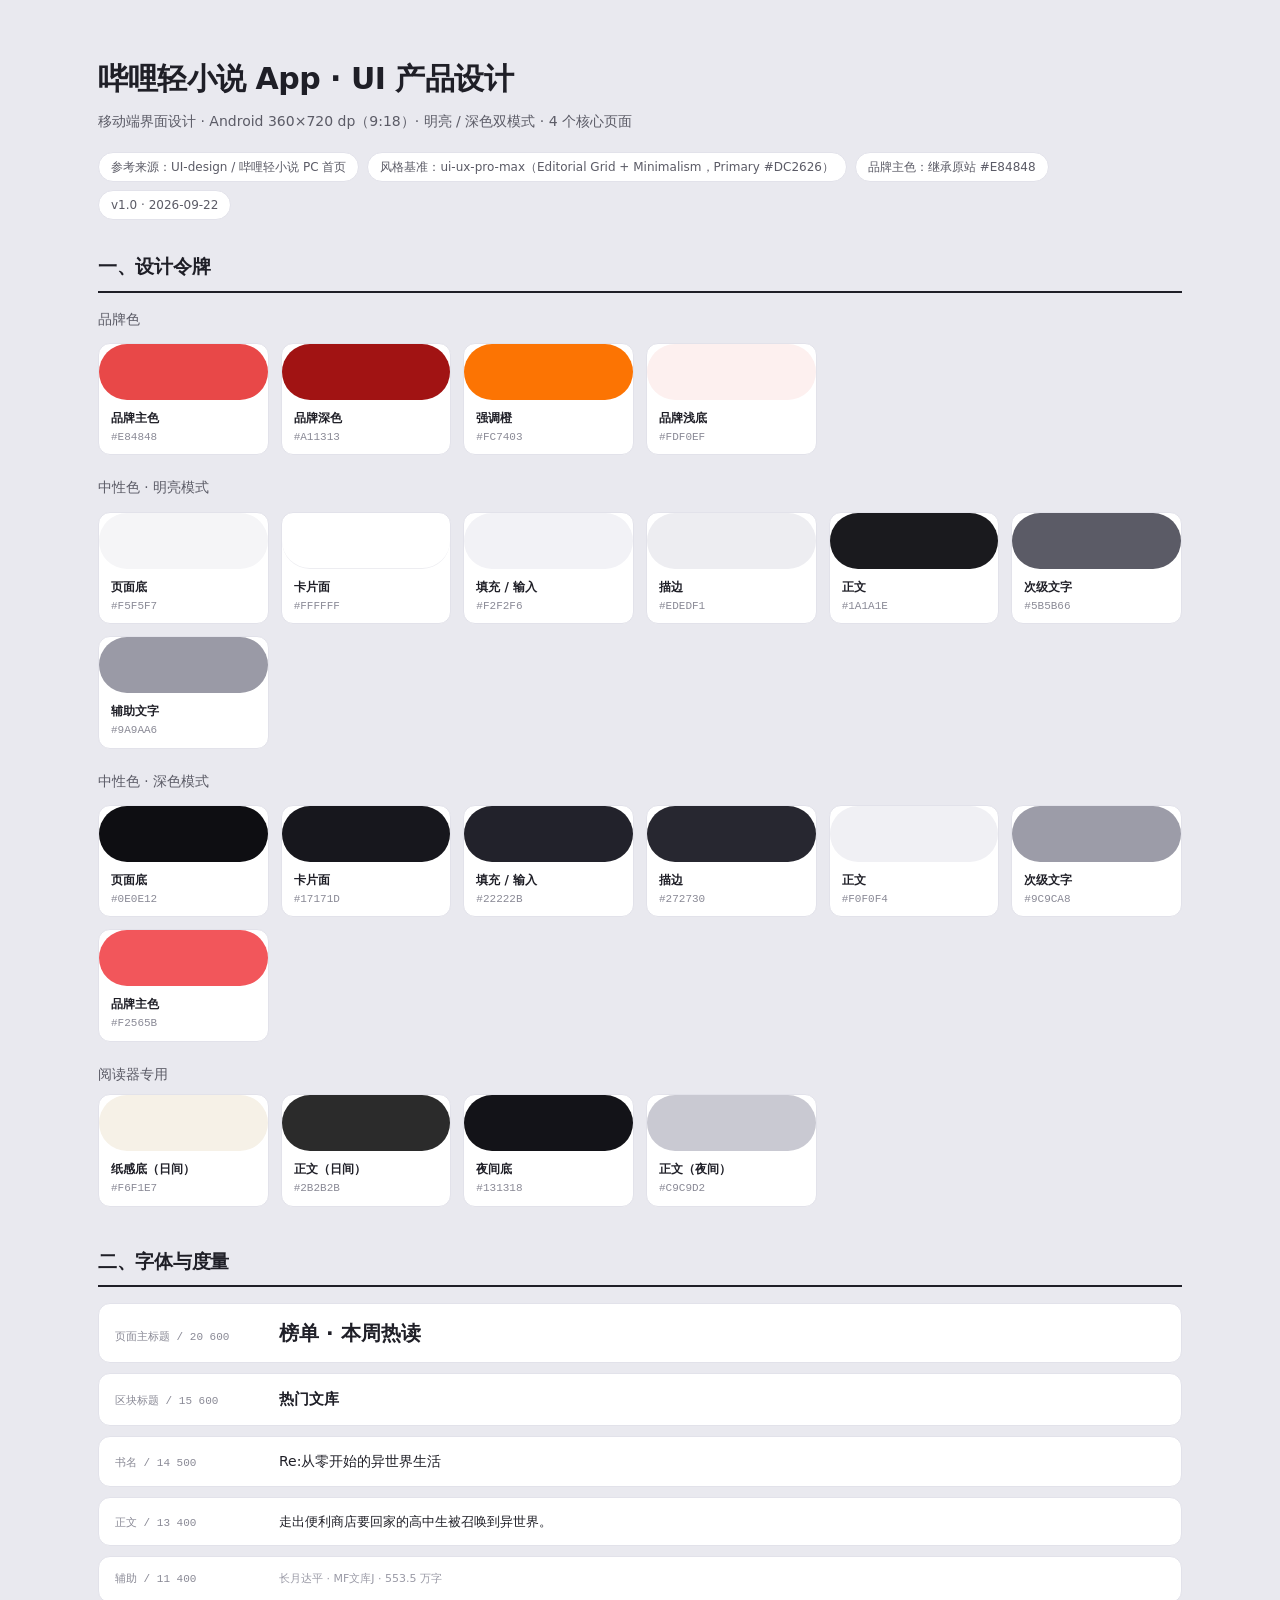
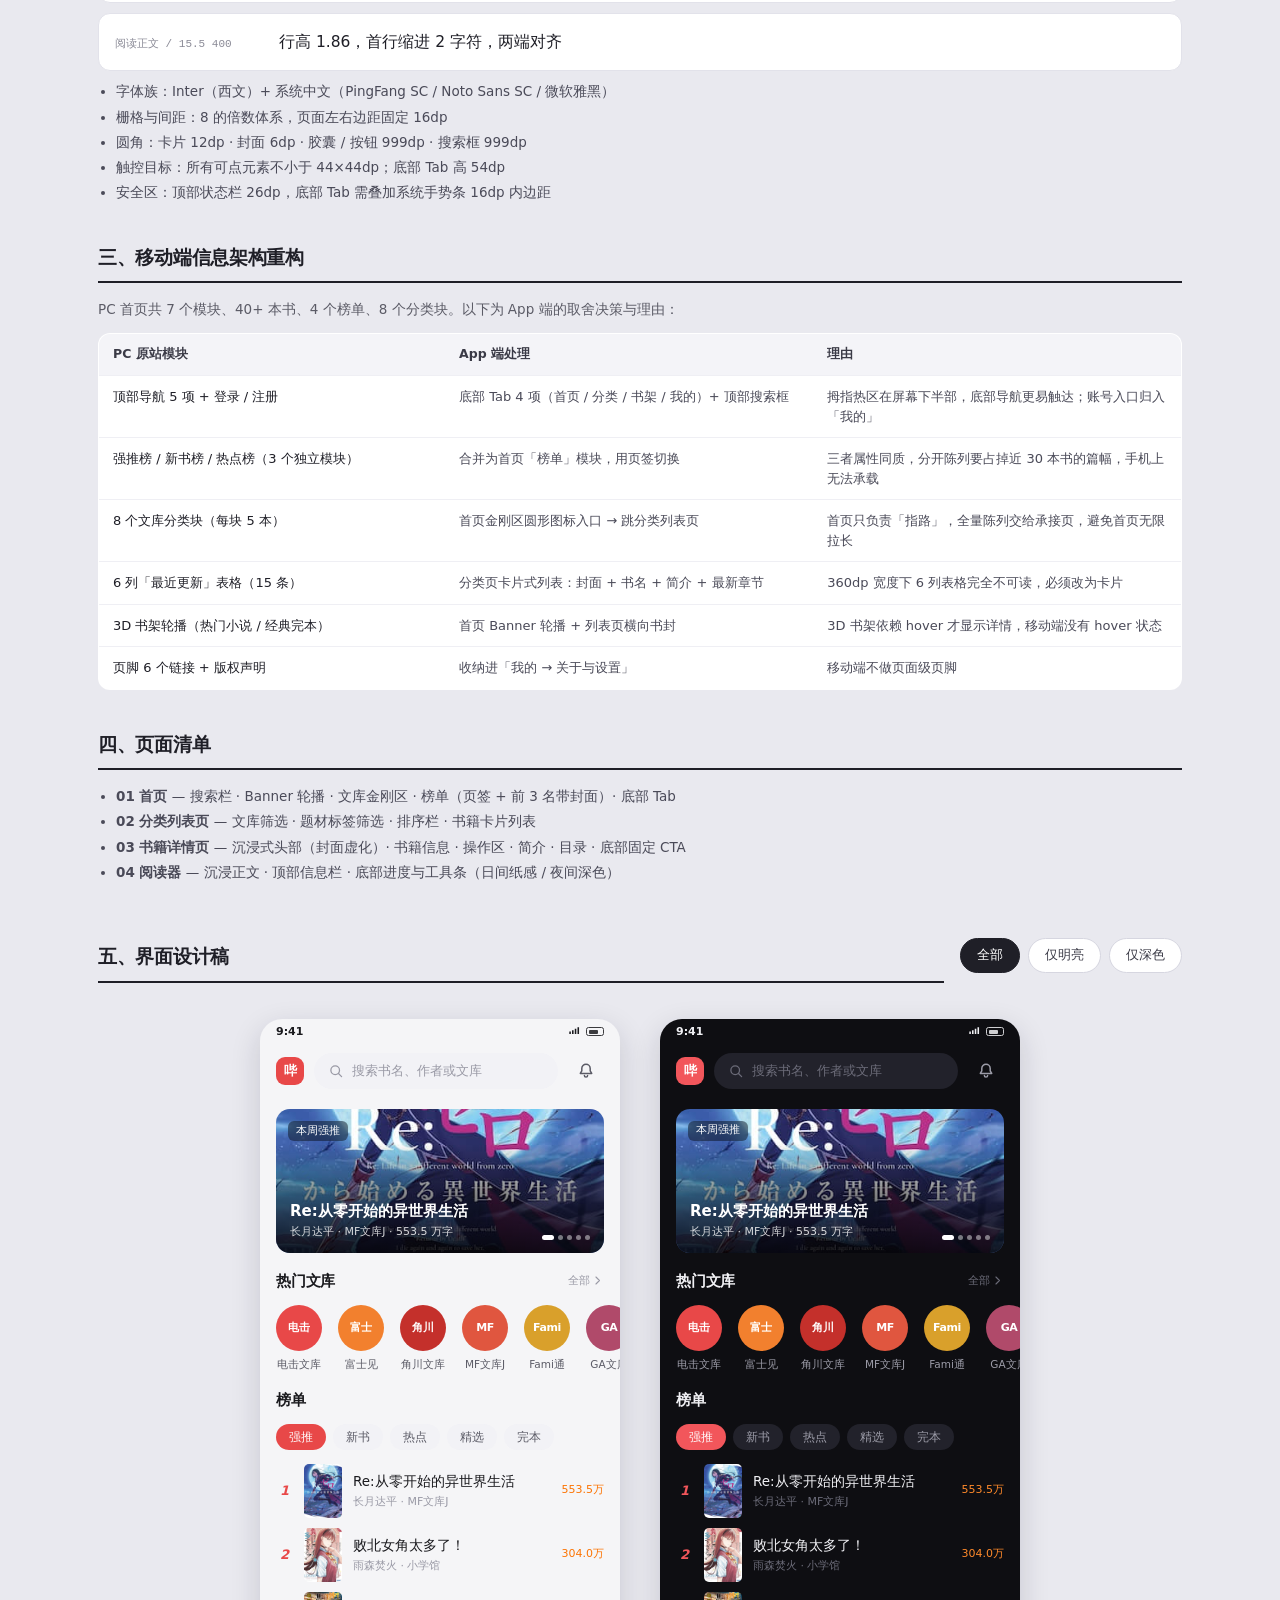
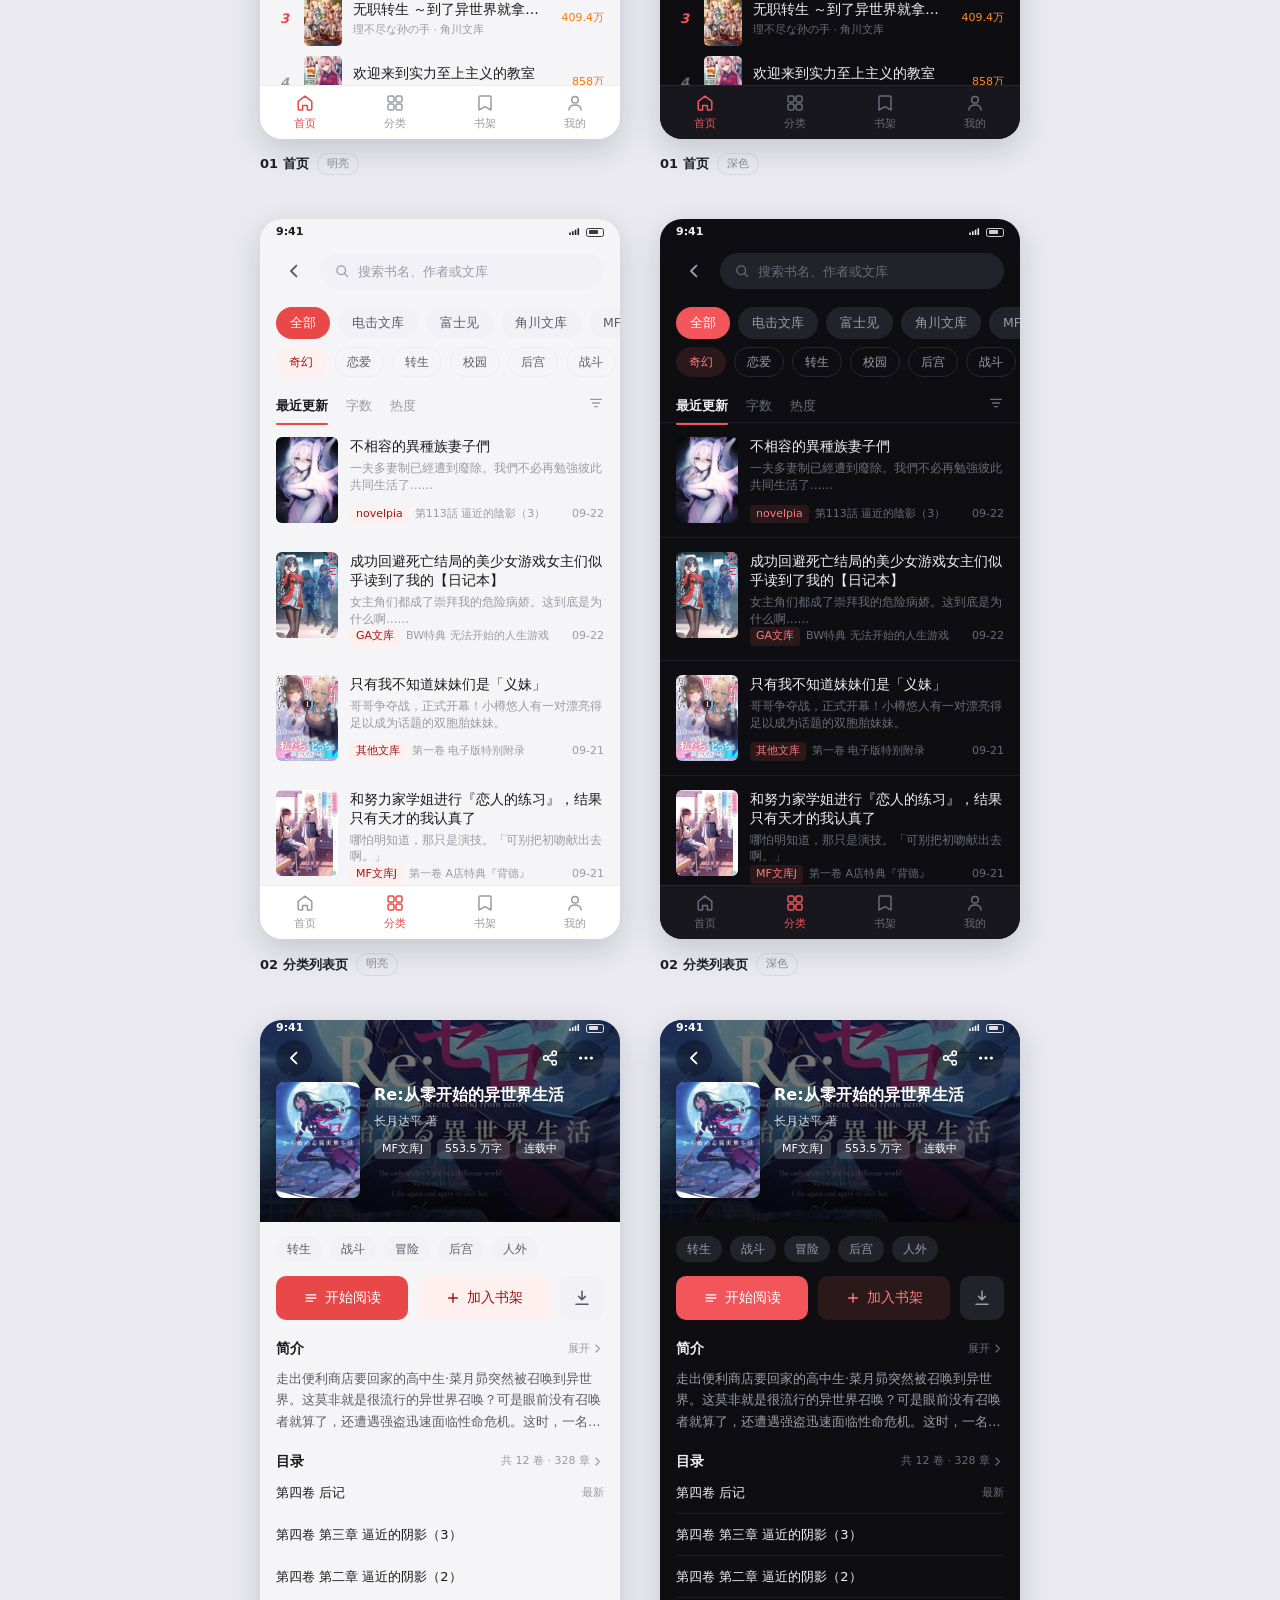
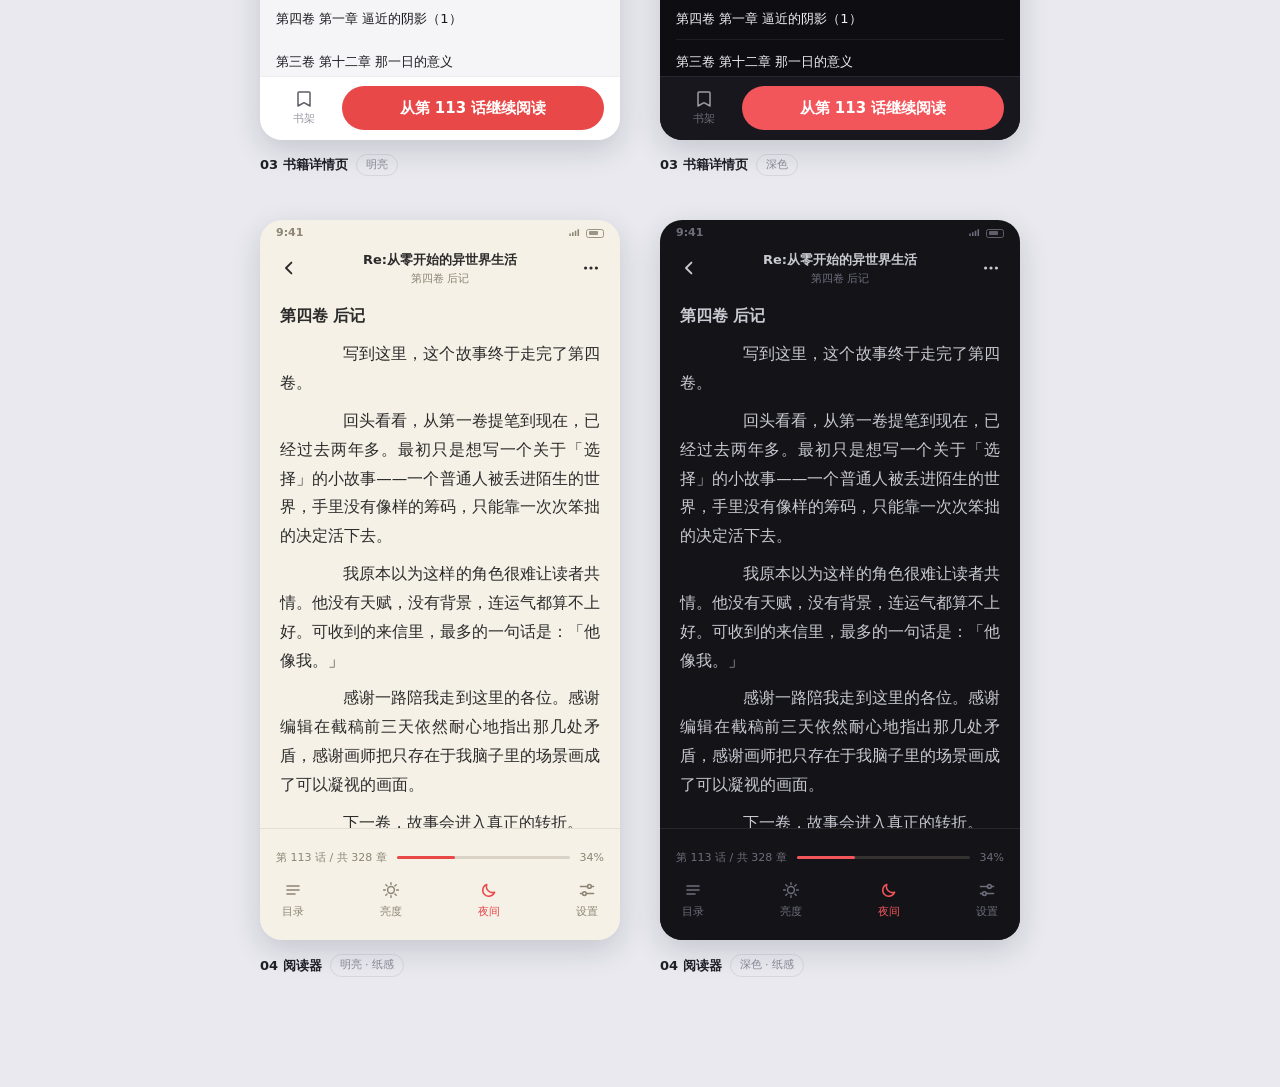
==== commit f1e2b4ff: "docs(ui-design): 首页榜单改为 5 个页签并移除完整榜单入口 - 页签由「推荐 / 新书 / 热读 / 完本」调整为「强推 / 新书 / 热点 / 精选 / 完本」，默认选中「强推」 " ====
--- a/UI-design/app-ui-design/index.html
+++ b/UI-design/app-ui-design/index.html
@@ -395,8 +395,8 @@
           <div class="cat"><div class="ring" style="background:#B04A6A">GA</div><em>GA文库</em></div>
         </div>
 
-        <div class="sh"><h3>榜单</h3><span class="more">完整榜单<svg class="ic"><use href="#i-chev"/></svg></span></div>
-        <div class="tabs"><div class="tab on">推荐</div><div class="tab">新书</div><div class="tab">热读</div><div class="tab">完本</div></div>
+        <div class="sh"><h3>榜单</h3></div>
+        <div class="tabs"><div class="tab on">强推</div><div class="tab">新书</div><div class="tab">热点</div><div class="tab">精选</div><div class="tab">完本</div></div>
         <div class="ranks">
           <div class="rank">
             <span class="no hi">1</span>
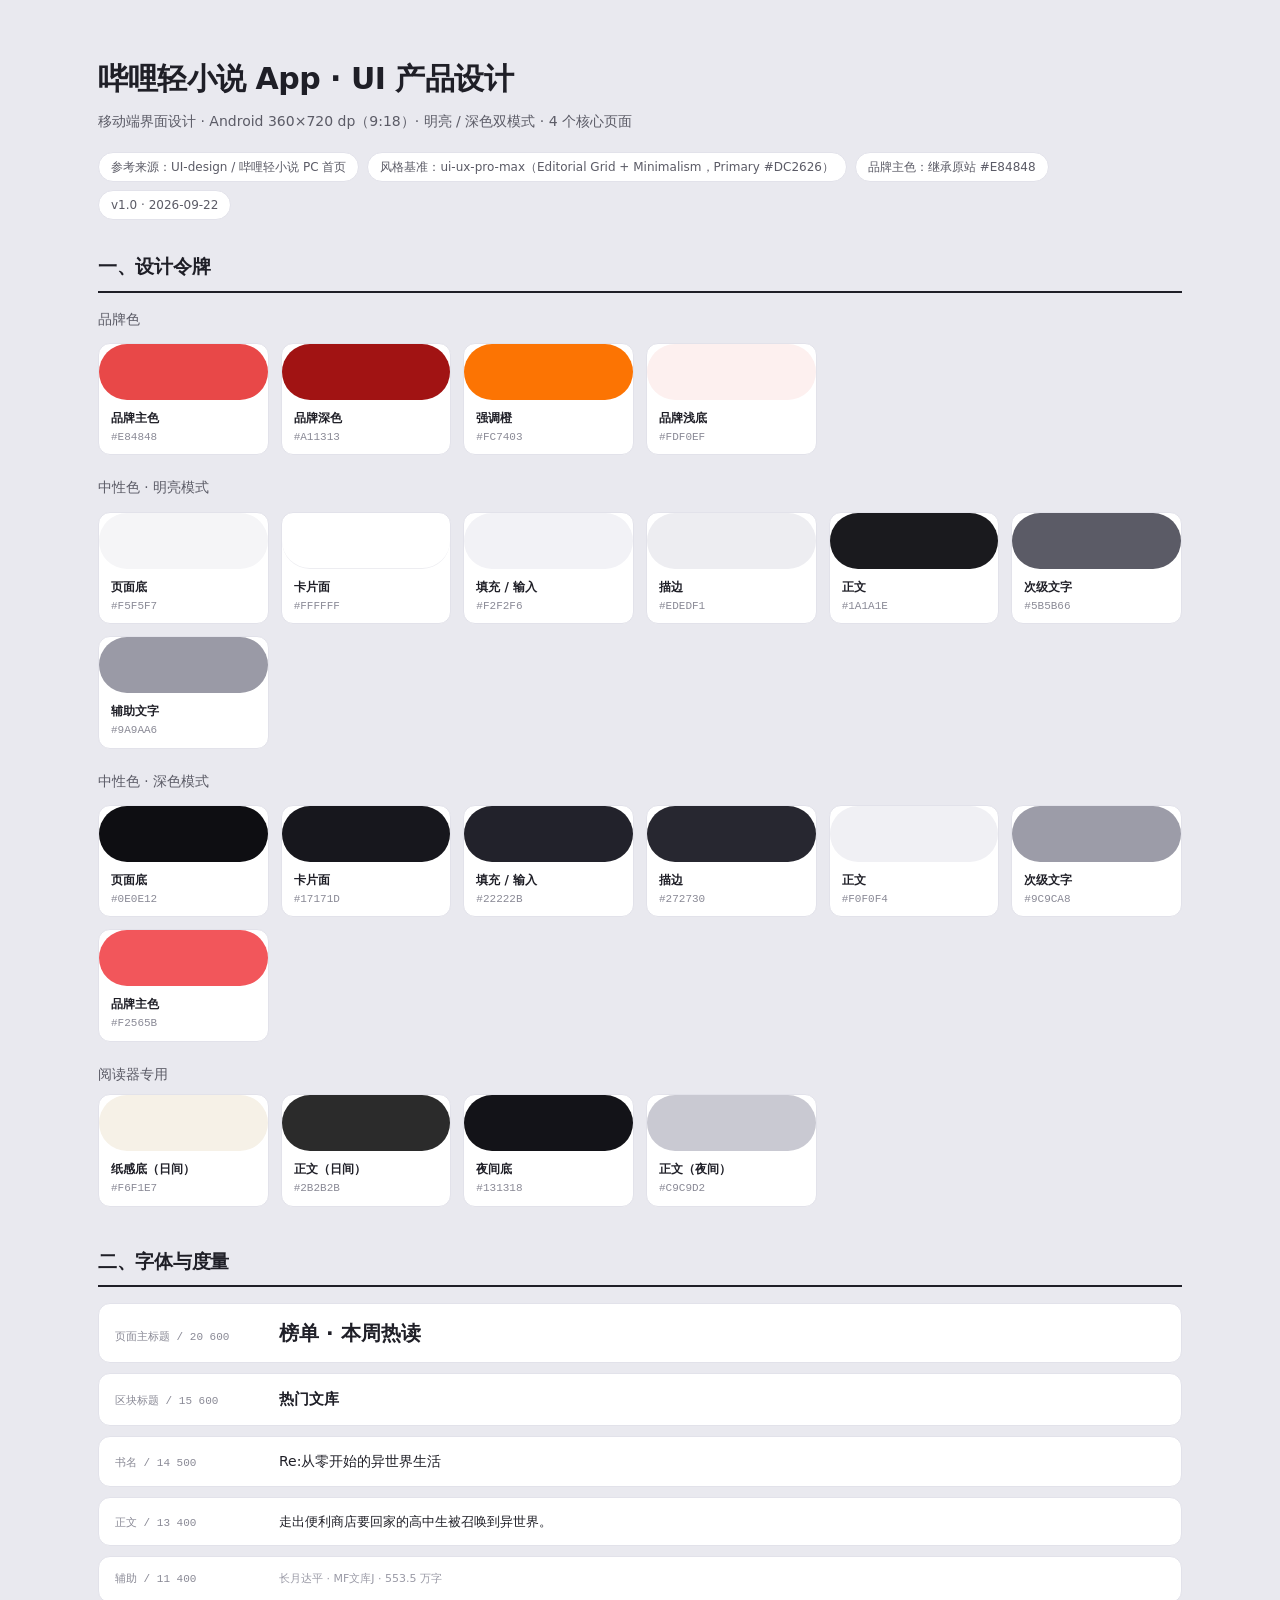
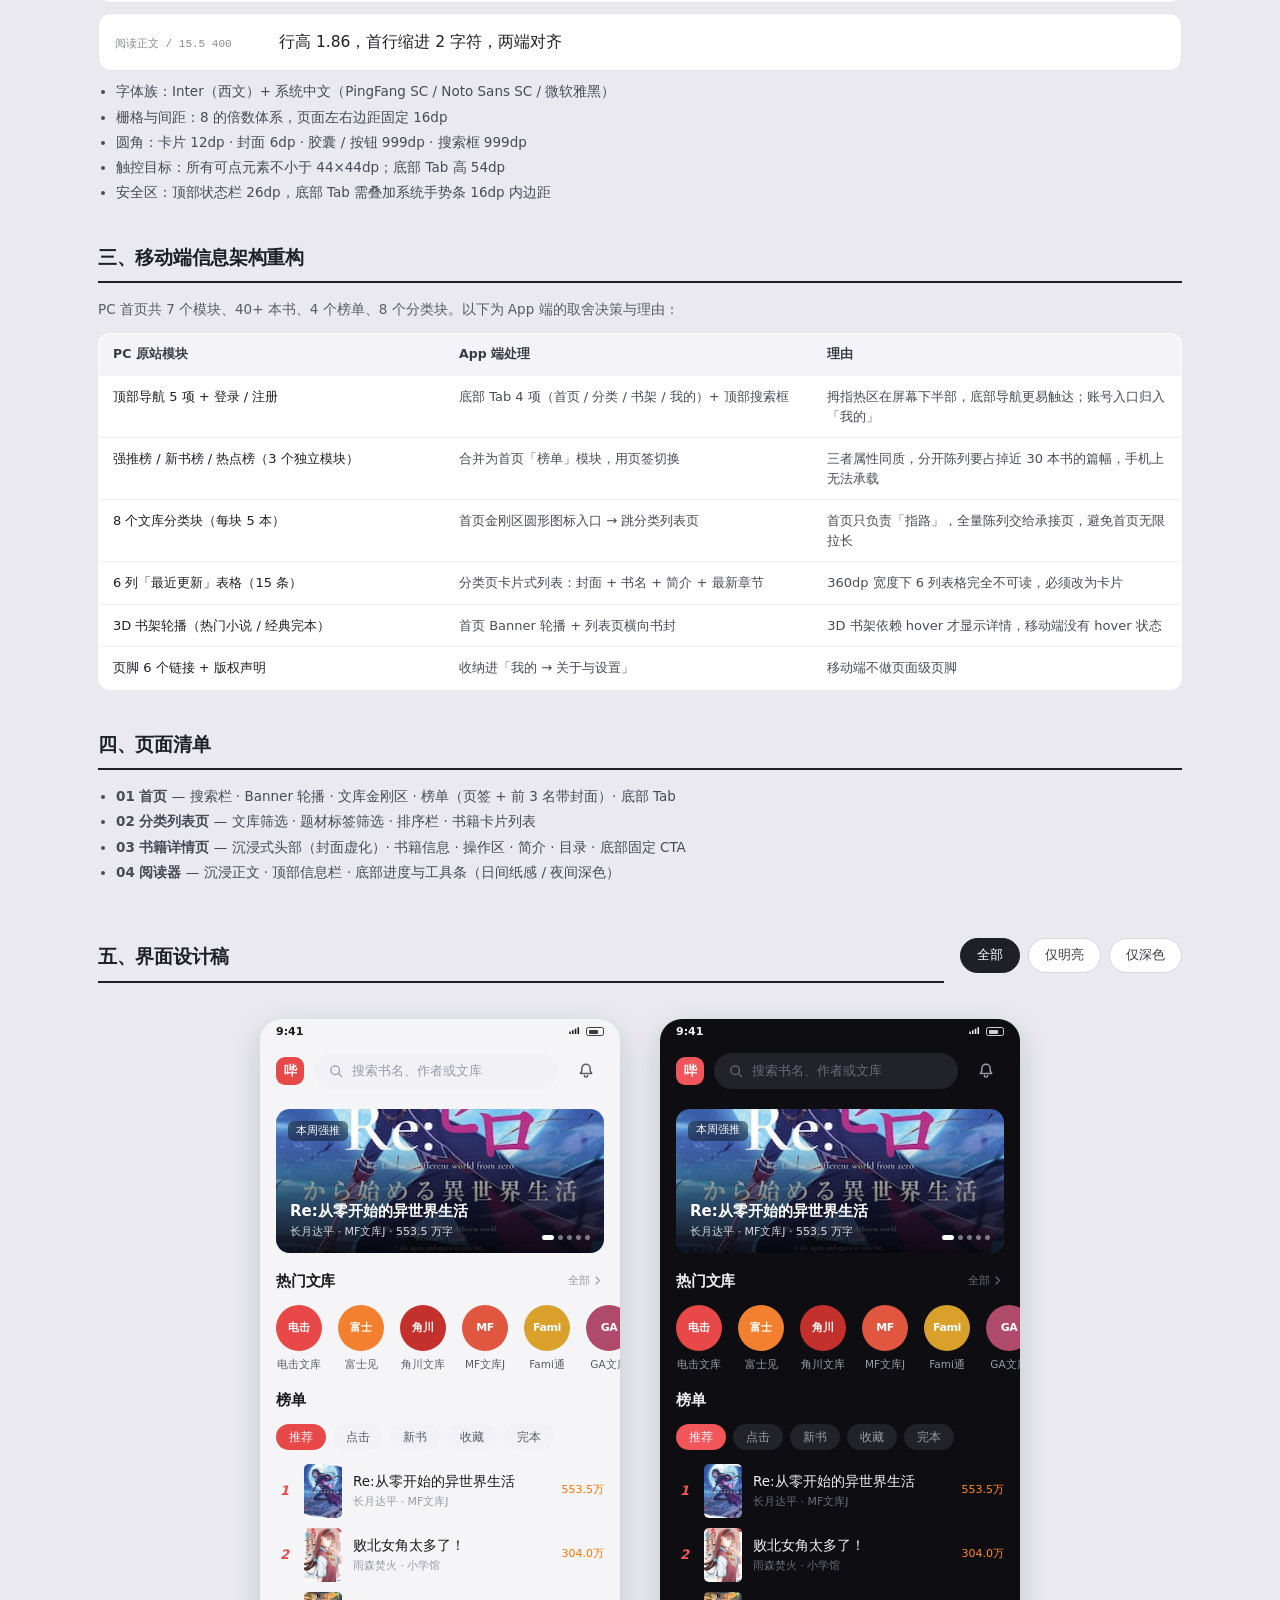
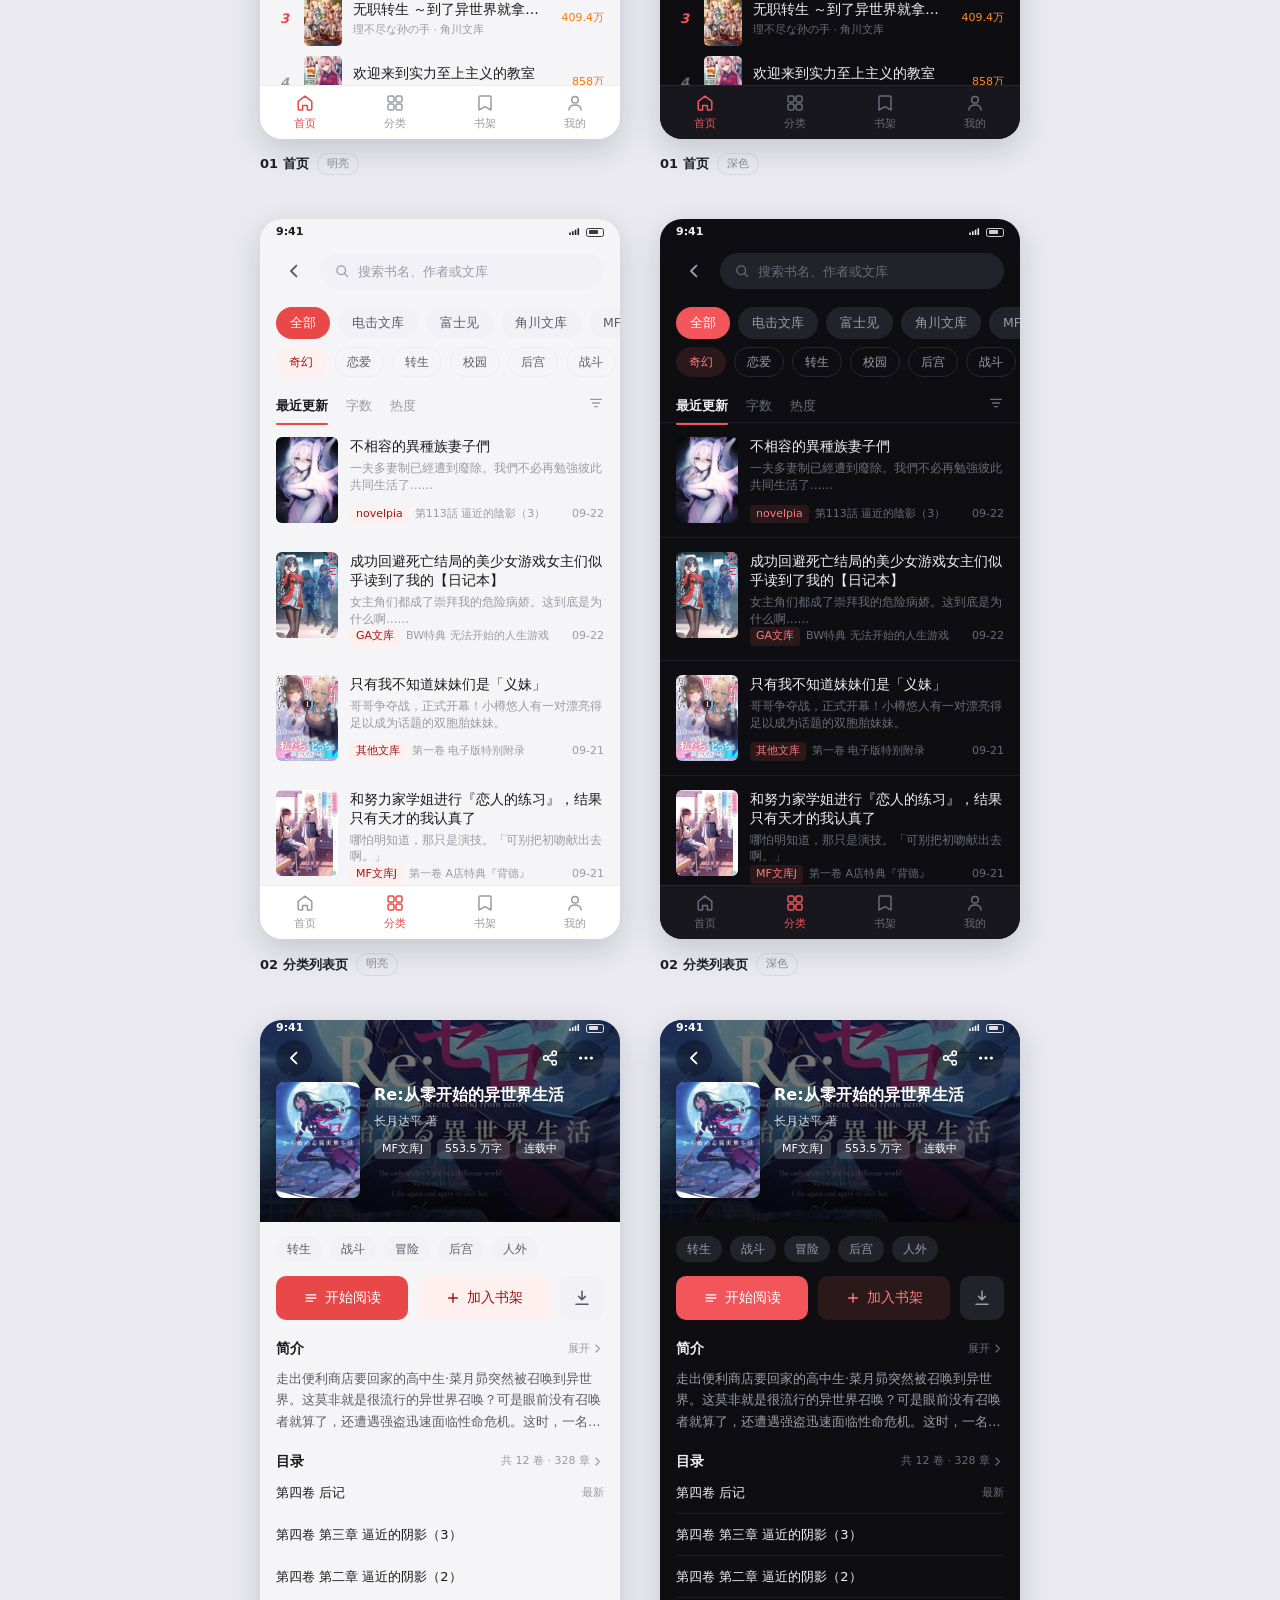
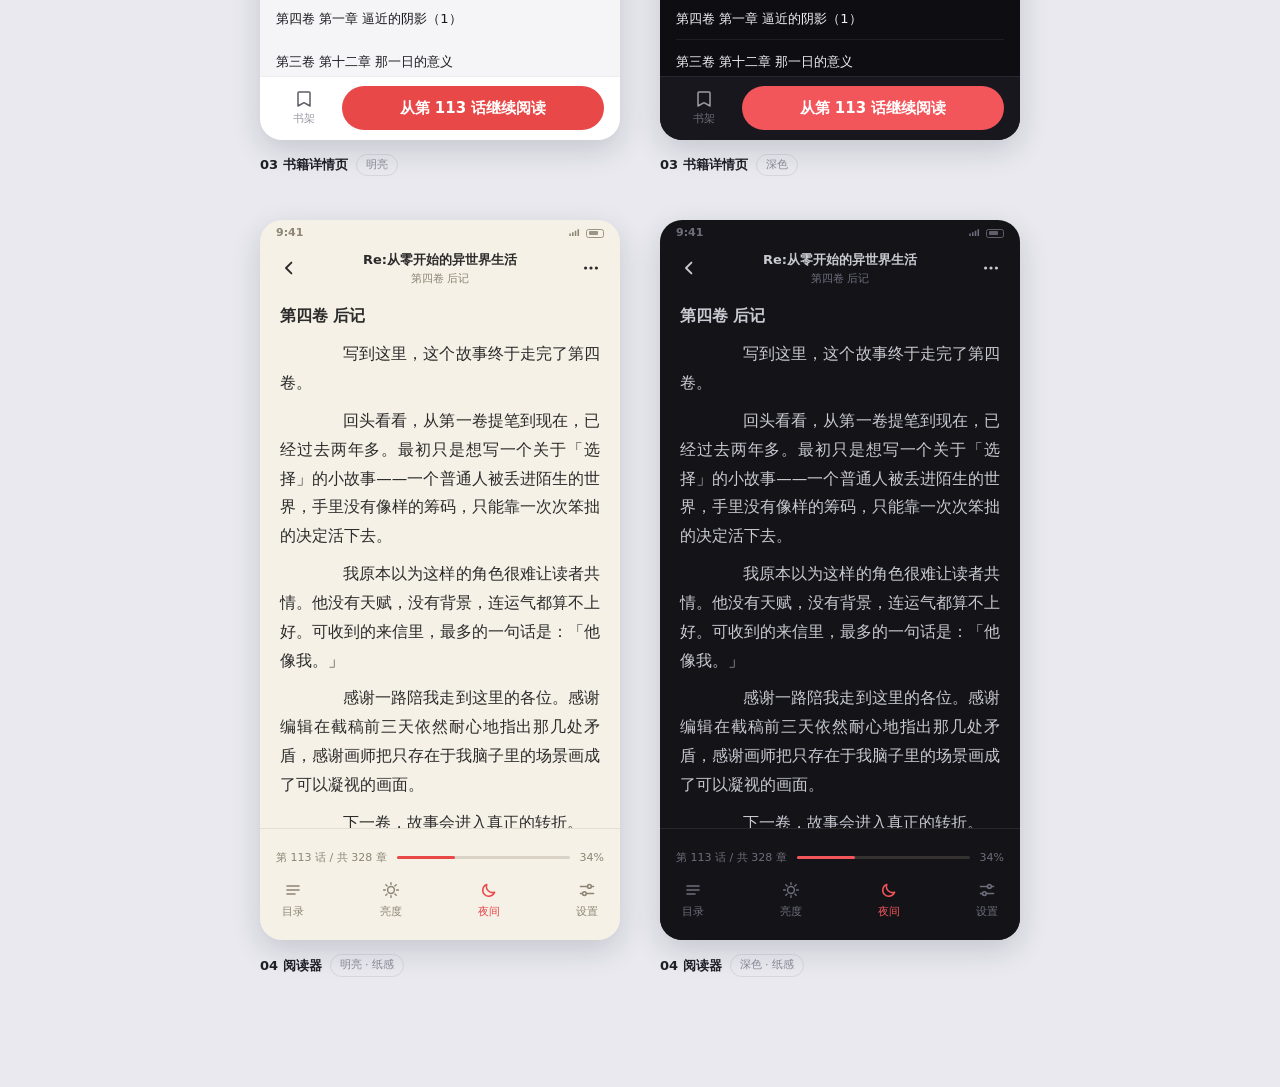
==== commit adb0899c: "docs(ui-design): 首页榜单页签调整为 推荐/点击/新书/收藏/完本 - 页签由「强推 / 新书 / 热点 / 精选 / 完本」改为「推荐 / 点击 / 新书 / 收藏 / 完本」，默认" ====
--- a/UI-design/app-ui-design/index.html
+++ b/UI-design/app-ui-design/index.html
@@ -396,7 +396,7 @@
         </div>
 
         <div class="sh"><h3>榜单</h3></div>
-        <div class="tabs"><div class="tab on">强推</div><div class="tab">新书</div><div class="tab">热点</div><div class="tab">精选</div><div class="tab">完本</div></div>
+        <div class="tabs"><div class="tab on">推荐</div><div class="tab">点击</div><div class="tab">新书</div><div class="tab">收藏</div><div class="tab">完本</div></div>
         <div class="ranks">
           <div class="rank">
             <span class="no hi">1</span>
